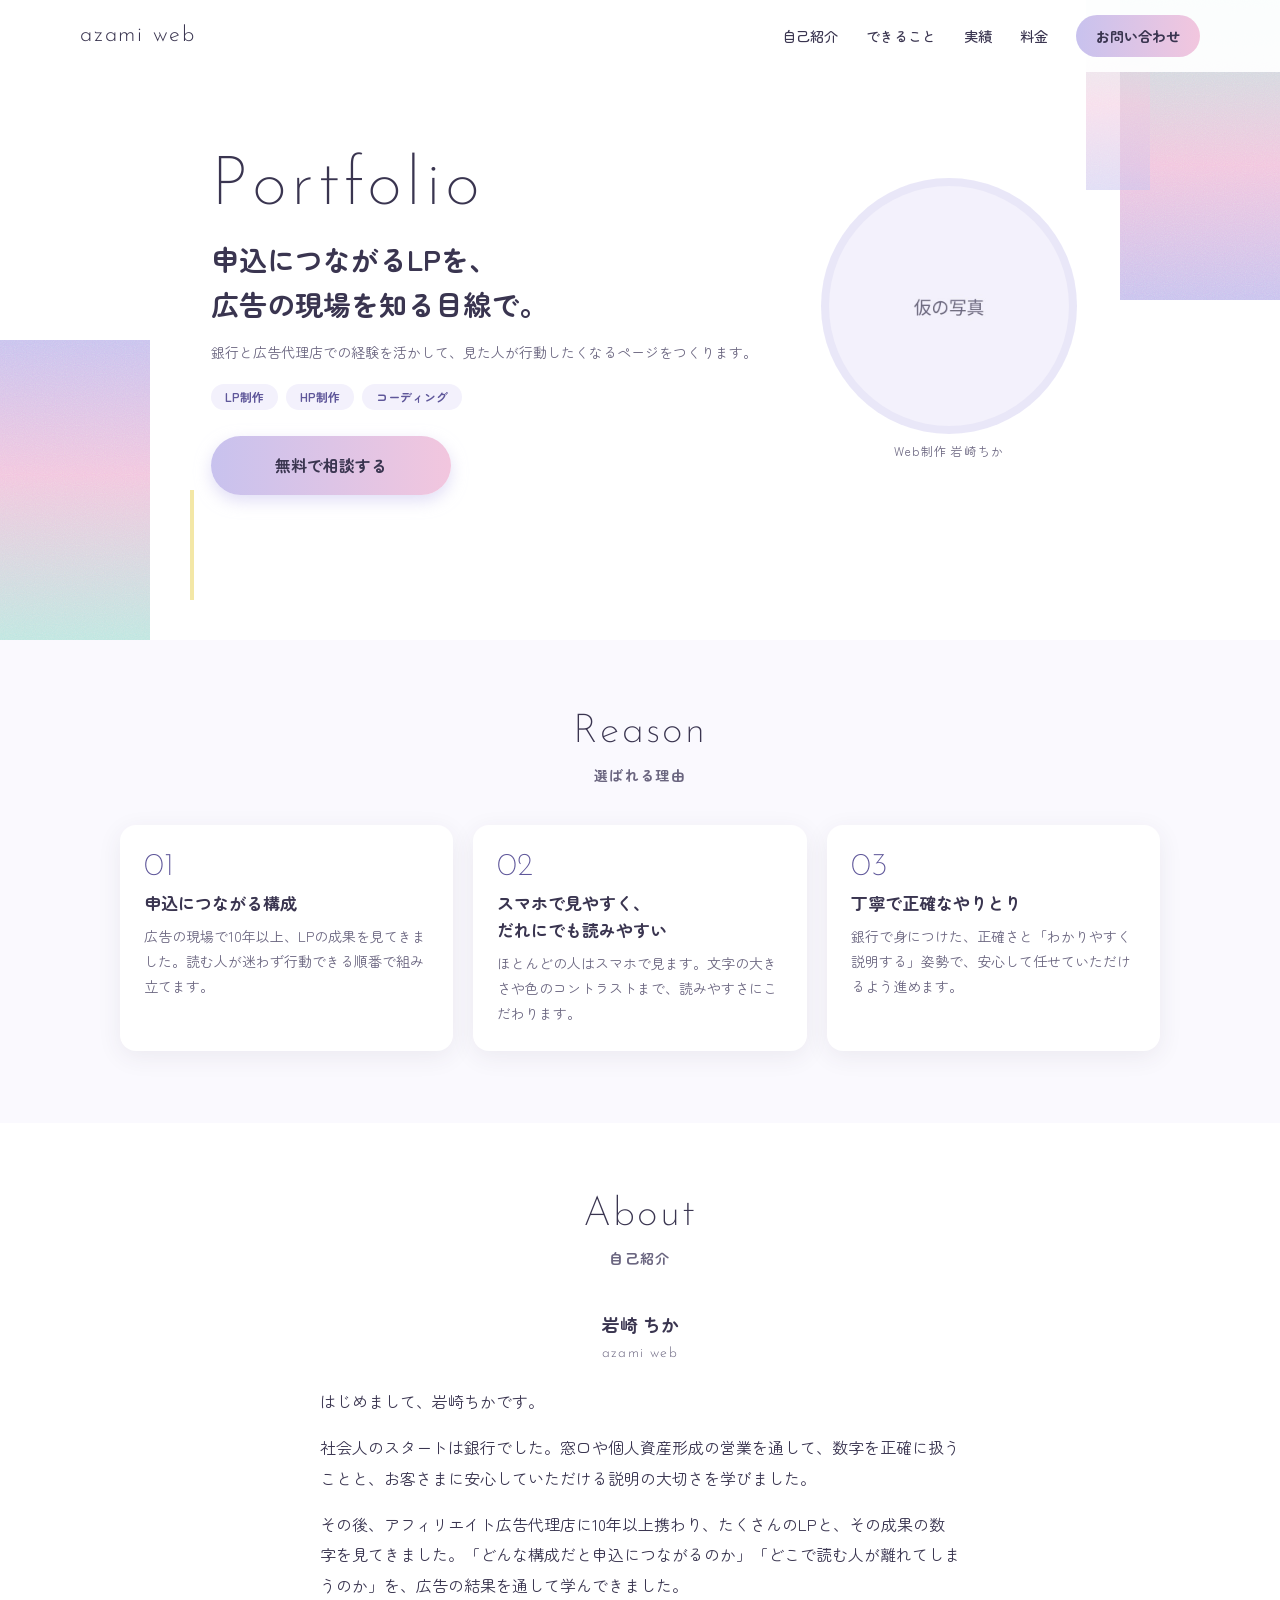
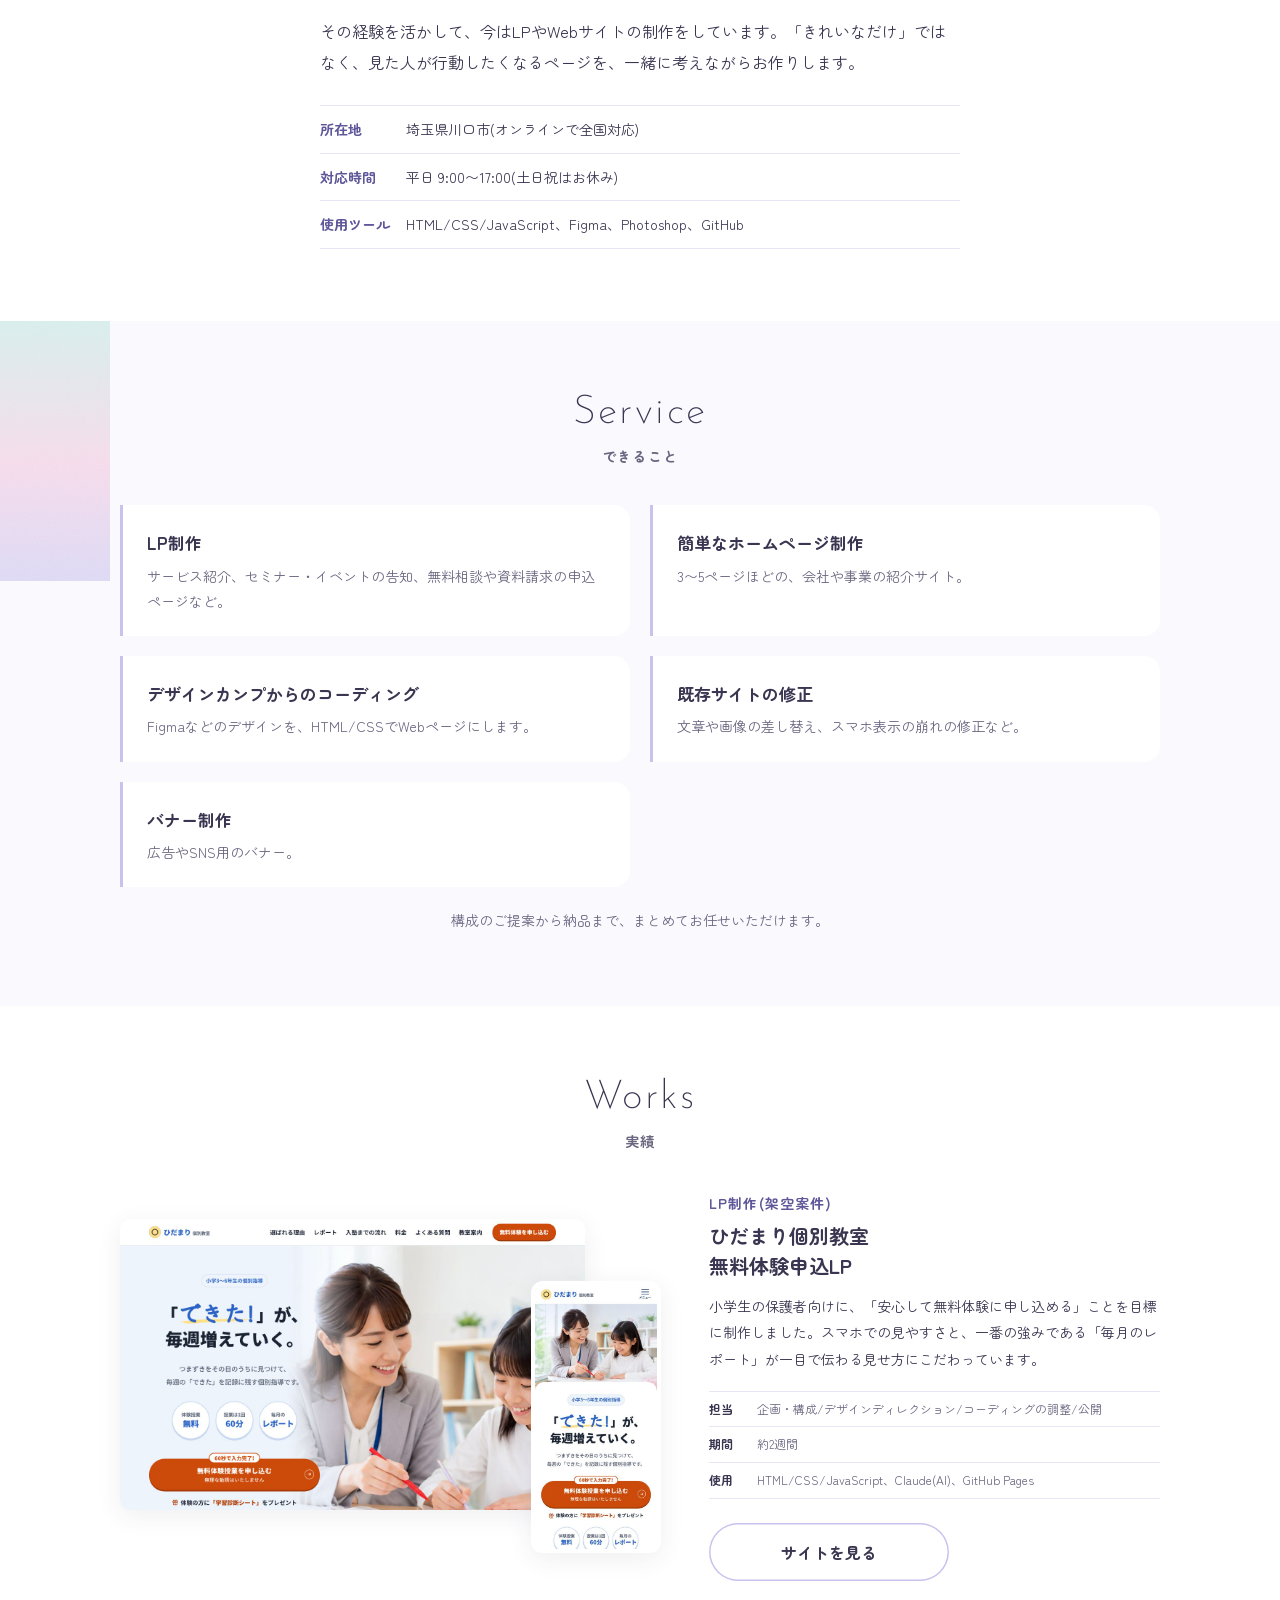
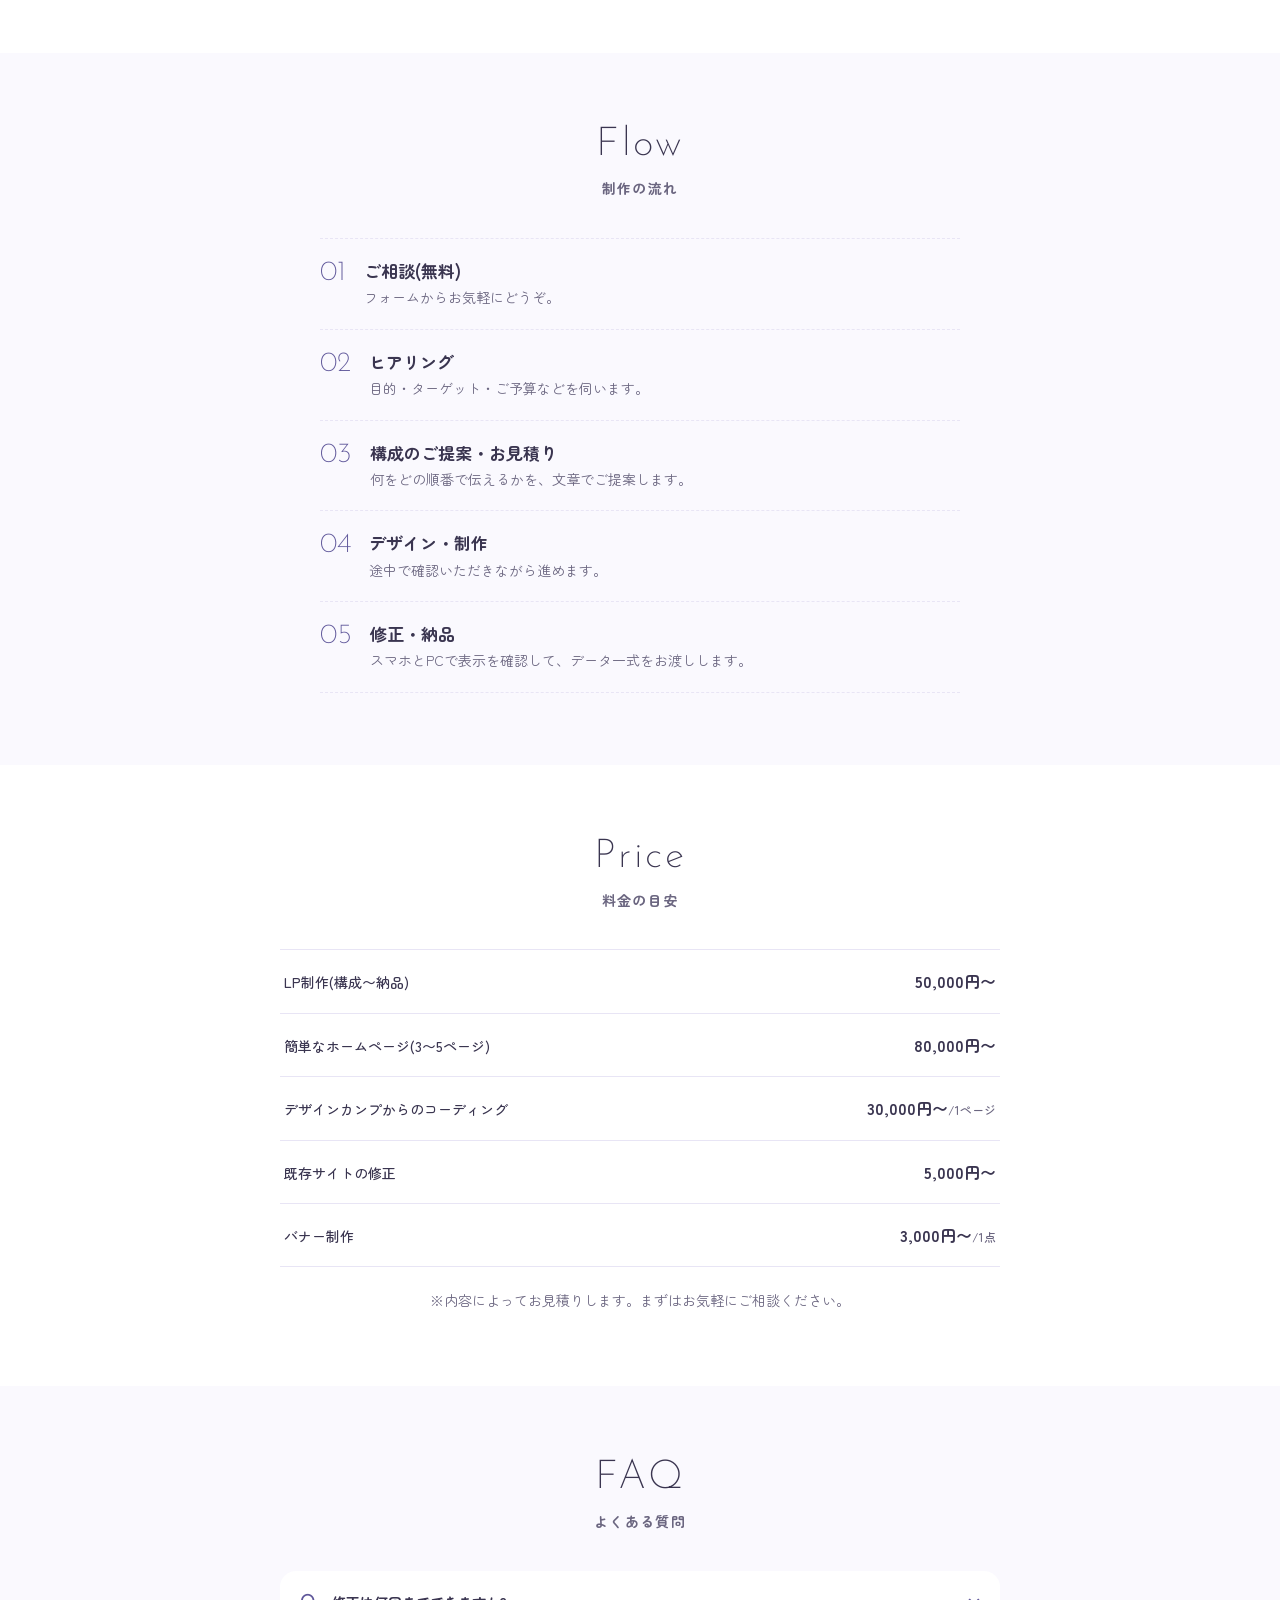
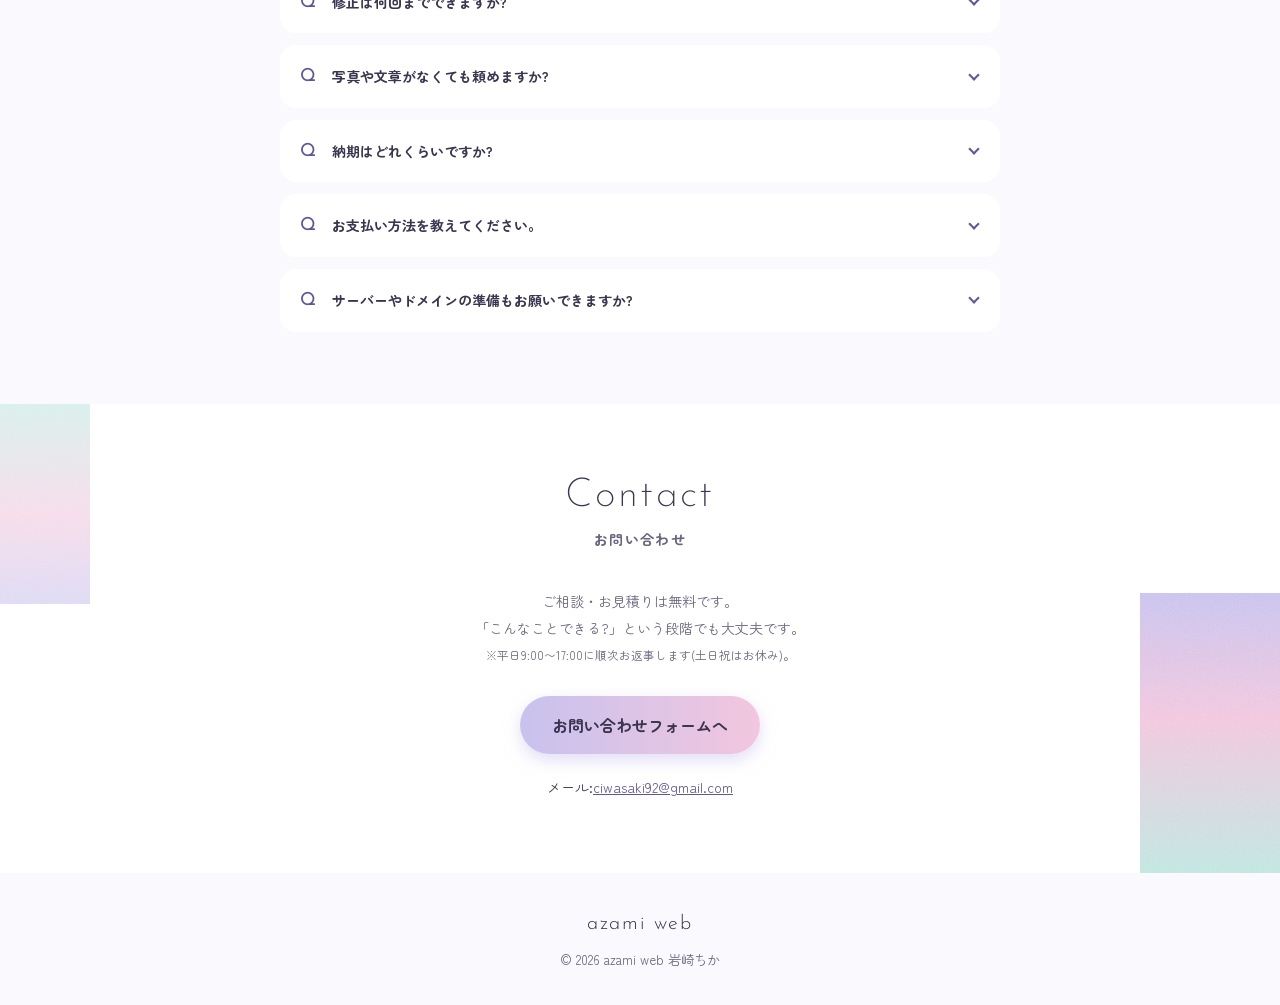
==== index.html @ 0dab304d "Add files via upload" ====
<!doctype html>
<html lang="ja">
<head>
  <meta charset="utf-8">
  <meta name="viewport" content="width=device-width, initial-scale=1">
  <title>azami web|Web制作 岩崎ちか</title>
  <meta name="description" content="申込につながるLPを、広告の現場を知る目線で。LP制作・ホームページ制作・コーディング・サイト修正・バナー制作を承ります。Web制作 岩崎ちか(azami web)のポートフォリオサイトです。">
  <meta name="theme-color" content="#C8C2EE">
  <meta property="og:title" content="azami web|Web制作 岩崎ちか">
  <meta property="og:description" content="申込につながるLPを、広告の現場を知る目線で。">
  <meta property="og:type" content="website">
  <meta property="og:url" content="https://azami-web.jp/">
  <meta property="og:image" content="https://azami-web.jp/images/ogp.jpg">
  <link rel="icon" href="data:image/svg+xml,%3Csvg xmlns='http://www.w3.org/2000/svg' viewBox='0 0 100 100'%3E%3Cdefs%3E%3ClinearGradient id='g' x1='0' y1='0' x2='0' y2='1'%3E%3Cstop offset='0' stop-color='%23BFE6E0'/%3E%3Cstop offset='.55' stop-color='%23F2C6DE'/%3E%3Cstop offset='1' stop-color='%23C8C2EE'/%3E%3C/linearGradient%3E%3C/defs%3E%3Crect x='18' y='10' width='64' height='80' rx='6' fill='url(%23g)'/%3E%3C/svg%3E">
  <link rel="preconnect" href="https://fonts.googleapis.com">
  <link rel="preconnect" href="https://fonts.gstatic.com" crossorigin>
  <link href="https://fonts.googleapis.com/css2?family=Josefin+Sans:wght@200;300;400&family=Zen+Maru+Gothic:wght@400;500;700&display=swap" rel="stylesheet">
  <link rel="stylesheet" href="css/style.css">
  <script>document.documentElement.classList.add('js');</script>
  <script src="js/main.js" defer></script>
</head>
<body>

<a class="skip-link" href="#main">本文へスキップ</a>

<header class="header">
  <div class="header__inner">
    <a class="logo" href="#main">azami web</a>
    <button class="nav-toggle" type="button" aria-expanded="false" aria-controls="global-nav">
      <span class="nav-toggle__bars" aria-hidden="true"><span></span><span></span></span>
      <span class="visually-hidden">メニュー</span>
    </button>
    <nav class="nav" id="global-nav" aria-label="ページ内メニュー">
      <ul class="nav__list">
        <li><a href="#about">自己紹介</a></li>
        <li><a href="#service">できること</a></li>
        <li><a href="#works">実績</a></li>
        <li><a href="#price">料金</a></li>
        <li><a class="nav__contact" href="#contact">お問い合わせ</a></li>
      </ul>
    </nav>
  </div>
</header>

<main id="main">

  <!-- ファーストビュー -->
  <section class="hero" aria-labelledby="hero-title">
    <!-- 飾り:パステルのグラデーションの長方形 -->
    <span class="deco deco--hero-a" aria-hidden="true"></span>
    <span class="deco deco--hero-b" aria-hidden="true"></span>
    <span class="deco deco--hero-c" aria-hidden="true"></span>
    <span class="line line--lemon line--hero" aria-hidden="true"></span>

    <div class="hero__inner">
      <div class="hero__text">
        <p class="hero__en" aria-hidden="true">Portfolio</p>
        <h1 class="hero__title" id="hero-title">申込につながるLPを、<br>広告の現場を知る目線で。</h1>
        <p class="hero__lead">銀行と広告代理店での経験を活かして、<br class="sp-only">見た人が行動したくなるページをつくります。</p>
        <ul class="tags" aria-label="対応している制作">
          <li>LP制作</li>
          <li>HP制作</li>
          <li>コーディング</li>
        </ul>
        <a class="btn" href="#contact">無料で相談する</a>
      </div>
      <figure class="hero__photo">
        <img src="images/profile.jpg" width="600" height="600" alt="岩崎ちかの写真" fetchpriority="high">
        <figcaption>Web制作 岩崎ちか</figcaption>
      </figure>
    </div>
  </section>

  <!-- 選ばれる理由 -->
  <section class="section section--tint" id="reason" aria-labelledby="reason-title">
    <div class="container">
      <p class="section__en" aria-hidden="true">Reason</p>
      <h2 class="section__title" id="reason-title">選ばれる理由</h2>
      <ol class="reasons">
        <li class="reason">
          <span class="reason__num" aria-hidden="true">01</span>
          <h3 class="reason__title">申込につながる構成</h3>
          <p>広告の現場で10年以上、LPの成果を見てきました。読む人が迷わず行動できる順番で組み立てます。</p>
        </li>
        <li class="reason">
          <span class="reason__num" aria-hidden="true">02</span>
          <h3 class="reason__title">スマホで見やすく、<br>だれにでも読みやすい</h3>
          <p>ほとんどの人はスマホで見ます。文字の大きさや色のコントラストまで、読みやすさにこだわります。</p>
        </li>
        <li class="reason">
          <span class="reason__num" aria-hidden="true">03</span>
          <h3 class="reason__title">丁寧で正確なやりとり</h3>
          <p>銀行で身につけた、正確さと「わかりやすく説明する」姿勢で、安心して任せていただけるよう進めます。</p>
        </li>
      </ol>
    </div>
  </section>

  <!-- 自己紹介 -->
  <section class="section" id="about" aria-labelledby="about-title">
    <div class="container">
      <p class="section__en" aria-hidden="true">About</p>
      <h2 class="section__title" id="about-title">自己紹介</h2>
      <div class="about">
        <p class="about__name">岩崎 ちか<small>azami web</small></p>
        <div class="about__text">
          <p>はじめまして、岩崎ちかです。</p>
          <p>社会人のスタートは銀行でした。窓口や個人資産形成の営業を通して、数字を正確に扱うことと、お客さまに安心していただける説明の大切さを学びました。</p>
          <p>その後、アフィリエイト広告代理店に10年以上携わり、たくさんのLPと、その成果の数字を見てきました。「どんな構成だと申込につながるのか」「どこで読む人が離れてしまうのか」を、広告の結果を通して学んできました。</p>
          <p>その経験を活かして、今はLPやWebサイトの制作をしています。「きれいなだけ」ではなく、見た人が行動したくなるページを、一緒に考えながらお作りします。</p>
        </div>
        <dl class="about__info">
          <div><dt>所在地</dt><dd>埼玉県川口市(オンラインで全国対応)</dd></div>
          <div><dt>対応時間</dt><dd>平日 9:00〜17:00(土日祝はお休み)</dd></div>
          <div><dt>使用ツール</dt><dd>HTML/CSS/JavaScript、Figma、Photoshop、GitHub</dd></div>
        </dl>
      </div>
    </div>
  </section>

  <!-- できること -->
  <section class="section section--tint" id="service" aria-labelledby="service-title">
    <span class="deco deco--service" aria-hidden="true"></span>
    <div class="container">
      <p class="section__en" aria-hidden="true">Service</p>
      <h2 class="section__title" id="service-title">できること</h2>
      <ul class="services">
        <li class="service">
          <h3 class="service__title">LP制作</h3>
          <p>サービス紹介、セミナー・イベントの告知、無料相談や資料請求の申込ページなど。</p>
        </li>
        <li class="service">
          <h3 class="service__title">簡単なホームページ制作</h3>
          <p>3〜5ページほどの、会社や事業の紹介サイト。</p>
        </li>
        <li class="service">
          <h3 class="service__title">デザインカンプからのコーディング</h3>
          <p>Figmaなどのデザインを、HTML/CSSでWebページにします。</p>
        </li>
        <li class="service">
          <h3 class="service__title">既存サイトの修正</h3>
          <p>文章や画像の差し替え、スマホ表示の崩れの修正など。</p>
        </li>
        <li class="service">
          <h3 class="service__title">バナー制作</h3>
          <p>広告やSNS用のバナー。</p>
        </li>
      </ul>
      <p class="section__note">構成のご提案から納品まで、まとめてお任せいただけます。</p>
    </div>
  </section>

  <!-- 実績 -->
  <section class="section" id="works" aria-labelledby="works-title">
    <div class="container">
      <p class="section__en" aria-hidden="true">Works</p>
      <h2 class="section__title" id="works-title">実績</h2>
      <article class="work">
        <div class="work__images">
          <img class="work__pc" src="images/work-hidamari-pc.jpg" width="1280" height="800" alt="ひだまり個別教室LPのPC表示" loading="lazy">
          <img class="work__sp" src="images/work-hidamari-sp.jpg" width="390" height="844" alt="ひだまり個別教室LPのスマホ表示" loading="lazy">
        </div>
        <div class="work__body">
          <p class="work__label">LP制作(架空案件)</p>
          <h3 class="work__title">ひだまり個別教室<br>無料体験申込LP</h3>
          <p>小学生の保護者向けに、「安心して無料体験に申し込める」ことを目標に制作しました。スマホでの見やすさと、一番の強みである「毎月のレポート」が一目で伝わる見せ方にこだわっています。</p>
          <dl class="work__meta">
            <div><dt>担当</dt><dd>企画・構成/デザインディレクション/コーディングの調整/公開</dd></div>
            <div><dt>期間</dt><dd>約2週間</dd></div>
            <div><dt>使用</dt><dd>HTML/CSS/JavaScript、Claude(AI)、GitHub Pages</dd></div>
          </dl>
          <a class="btn btn--sub" href="https://ciwasaki92-spec.github.io/hidamari-lp/" target="_blank" rel="noopener">サイトを見る<span class="visually-hidden">(新しいタブで開きます)</span></a>
        </div>
      </article>
    </div>
  </section>

  <!-- 制作の流れ -->
  <section class="section section--tint" id="flow" aria-labelledby="flow-title">
    <div class="container">
      <p class="section__en" aria-hidden="true">Flow</p>
      <h2 class="section__title" id="flow-title">制作の流れ</h2>
      <ol class="flow">
        <li><span class="flow__num" aria-hidden="true">01</span><div><h3>ご相談(無料)</h3><p>フォームからお気軽にどうぞ。</p></div></li>
        <li><span class="flow__num" aria-hidden="true">02</span><div><h3>ヒアリング</h3><p>目的・ターゲット・ご予算などを伺います。</p></div></li>
        <li><span class="flow__num" aria-hidden="true">03</span><div><h3>構成のご提案・お見積り</h3><p>何をどの順番で伝えるかを、文章でご提案します。</p></div></li>
        <li><span class="flow__num" aria-hidden="true">04</span><div><h3>デザイン・制作</h3><p>途中で確認いただきながら進めます。</p></div></li>
        <li><span class="flow__num" aria-hidden="true">05</span><div><h3>修正・納品</h3><p>スマホとPCで表示を確認して、データ一式をお渡しします。</p></div></li>
      </ol>
    </div>
  </section>

  <!-- 料金 -->
  <section class="section" id="price" aria-labelledby="price-title">
    <div class="container container--narrow">
      <p class="section__en" aria-hidden="true">Price</p>
      <h2 class="section__title" id="price-title">料金の目安</h2>
      <table class="price">
        <tbody>
          <tr><th scope="row">LP制作(構成〜納品)</th><td>50,000円〜</td></tr>
          <tr><th scope="row">簡単なホームページ(3〜5ページ)</th><td>80,000円〜</td></tr>
          <tr><th scope="row">デザインカンプからのコーディング</th><td>30,000円〜<small>/1ページ</small></td></tr>
          <tr><th scope="row">既存サイトの修正</th><td>5,000円〜</td></tr>
          <tr><th scope="row">バナー制作</th><td>3,000円〜<small>/1点</small></td></tr>
        </tbody>
      </table>
      <p class="section__note">※内容によってお見積りします。まずはお気軽にご相談ください。</p>
    </div>
  </section>

  <!-- よくある質問 -->
  <section class="section section--tint" id="faq" aria-labelledby="faq-title">
    <div class="container container--narrow">
      <p class="section__en" aria-hidden="true">FAQ</p>
      <h2 class="section__title" id="faq-title">よくある質問</h2>
      <div class="faq">
        <details class="faq__item">
          <summary>修正は何回までできますか?</summary>
          <p>デザインの確認時に、2回まで無料で対応します。それ以上は、内容に応じてお見積りします。</p>
        </details>
        <details class="faq__item">
          <summary>写真や文章がなくても頼めますか?</summary>
          <p>はい。写真は素材サイトの画像を使ってご提案します。文章は、ヒアリングをもとに構成と一緒にご提案します。</p>
        </details>
        <details class="faq__item">
          <summary>納期はどれくらいですか?</summary>
          <p>LP・ホームページともに、約1か月が目安です。お急ぎの場合はご相談ください。</p>
        </details>
        <details class="faq__item">
          <summary>お支払い方法を教えてください。</summary>
          <p>銀行振込です。納品後に請求書をお送りしますので、一括でお支払いください。</p>
        </details>
        <details class="faq__item">
          <summary>サーバーやドメインの準備もお願いできますか?</summary>
          <p>申し訳ありませんが、サーバーとドメインの取得・設定は承っておりません。お客さまご自身でのご契約をお願いしています。完成したデータ(HTML・CSS・画像一式)をお渡しします。</p>
        </details>
      </div>
    </div>
  </section>

  <!-- お問い合わせ -->
  <section class="section contact" id="contact" aria-labelledby="contact-title">
    <span class="deco deco--contact-a" aria-hidden="true"></span>
    <span class="deco deco--contact-b" aria-hidden="true"></span>
    <div class="container container--narrow">
      <p class="section__en" aria-hidden="true">Contact</p>
      <h2 class="section__title" id="contact-title">お問い合わせ</h2>
      <p class="contact__lead">ご相談・お見積りは無料です。<br>「こんなことできる?」という段階でも大丈夫です。<br><small>※平日9:00〜17:00に順次お返事します(土日祝はお休み)。</small></p>
      <a class="btn" href="https://forms.gle/s2EmEuhMdwm3WM8dA" target="_blank" rel="noopener">お問い合わせフォームへ<span class="visually-hidden">(新しいタブで開きます)</span></a>
      <p class="contact__mail">メール:<a href="mailto:ciwasaki92@gmail.com">ciwasaki92@gmail.com</a></p>
    </div>
  </section>

</main>

<footer class="footer">
  <p class="footer__logo">azami web</p>
  <p><small>&copy; 2026 azami web 岩崎ちか</small></p>
</footer>

</body>
</html>
---- css/style.css ----
/* ==========================================================================
   azami web(岩崎ちか ポートフォリオ)
   - スマホを基準に書き、768px以上でPC用に上書き
   - 色・文字サイズは :root の変数から選ぶ
   ========================================================================== */

/* 1. デザイントークン ------------------------------------------------------ */
:root {
  /* 色:白を基本に、パステル3色はグラデーションと飾りだけに使う */
  --color-white: #ffffff;
  --color-mint: #bfe6e0;
  --color-pink: #f2c6de;
  --color-lavender: #c8c2ee;
  --color-lemon: #f3e7a6;
  --color-tint: #faf9fe;      /* うすい背景(セクションの切り替え用) */
  --color-ink: #3a3550;       /* 文字 */
  --color-sub: #6b6680;       /* 補足の文字 */
  --color-accent: #5f579a;    /* リンク・タグの文字(白背景で4.5:1以上) */
  --color-line: #e8e5f5;
  --gradient: linear-gradient(180deg, var(--color-mint), var(--color-pink) 55%, var(--color-lavender));
  --gradient-btn: linear-gradient(90deg, var(--color-lavender), var(--color-pink));

  /* 文字 */
  --font-en: "Josefin Sans", sans-serif;
  --font-base: "Zen Maru Gothic", "Hiragino Maru Gothic ProN", "Yu Gothic", Meiryo, sans-serif;
  --fs-xs: 0.75rem;   /* 12px */
  --fs-sm: 0.875rem;  /* 14px */
  --fs-base: 1rem;    /* 16px */
  --fs-lg: 1.125rem;  /* 18px */
  --fs-h3: 1.0625rem; /* 17px */
  --fs-h2: 1.375rem;  /* 22px */
  --fs-hero: 1.375rem;

  /* 余白など */
  --header-h: 60px;
  --space-section: 72px;
  --gutter: 20px;
  --radius: 16px;
  --shadow: 0 6px 24px rgba(58, 53, 80, 0.08);
}

/* 2. ベース ----------------------------------------------------------------- */
*, *::before, *::after { box-sizing: border-box; }
html {
  scroll-behavior: smooth;
  scroll-padding-top: var(--header-h);
  -webkit-text-size-adjust: 100%;
}
body, h1, h2, h3, p, ul, ol, dl, dd, figure { margin: 0; }
ul, ol { padding: 0; list-style: none; }
body {
  font-family: var(--font-base);
  font-size: var(--fs-base);
  line-height: 1.9;
  color: var(--color-ink);
  background: var(--color-white);
  -webkit-font-smoothing: antialiased;
}
img { display: block; max-width: 100%; height: auto; }
a { color: inherit; }
:focus-visible { outline: 3px solid var(--color-accent); outline-offset: 3px; }
@media (prefers-reduced-motion: reduce) {
  html { scroll-behavior: auto; }
  *, *::before, *::after { transition: none !important; }
}
.visually-hidden {
  position: absolute; width: 1px; height: 1px; margin: -1px; padding: 0;
  overflow: hidden; clip: rect(0 0 0 0); white-space: nowrap; border: 0;
}
.sp-only { display: inline; }
@media (min-width: 768px) { .sp-only { display: none; } }

.skip-link {
  position: fixed; top: 8px; left: 8px; z-index: 200;
  padding: 10px 16px; border-radius: 8px;
  background: var(--color-ink); color: var(--color-white); font-weight: 700; text-decoration: none;
  transform: translateY(-200%);
}
.skip-link:focus { transform: none; }

/* 3. 共通パーツ ------------------------------------------------------------- */
.container { width: min(1040px, 100% - var(--gutter) * 2); margin-inline: auto; }
.container--narrow { width: min(720px, 100% - var(--gutter) * 2); }

.section { position: relative; padding-block: var(--space-section); overflow-x: clip; }
.section--tint { background: var(--color-tint); }
.section__en {
  font-family: var(--font-en);
  font-size: 2.5rem;
  font-weight: 200;
  letter-spacing: 0.06em;
  line-height: 1;
  text-align: center;
}
.section__title {
  margin: 10px 0 36px;
  text-align: center;
  font-size: var(--fs-sm);
  font-weight: 700;
  color: var(--color-sub);
  letter-spacing: 0.1em;
}
.section__note { margin-top: 20px; text-align: center; font-size: var(--fs-sm); color: var(--color-sub); }

/* ボタン:パステルのグラデーション。文字は濃い色で読みやすく */
.btn {
  display: inline-block;
  min-width: 240px;
  padding: 14px 32px;
  border-radius: 999px;
  background: var(--gradient-btn);
  box-shadow: 0 6px 16px rgba(200, 194, 238, 0.55);
  color: var(--color-ink);
  font-weight: 700;
  text-align: center;
  text-decoration: none;
  transition: transform 0.2s, box-shadow 0.2s;
}
.btn:hover { transform: translateY(-2px); box-shadow: 0 10px 22px rgba(200, 194, 238, 0.7); }
.btn--sub {
  background: var(--color-white);
  box-shadow: inset 0 0 0 1.5px var(--color-lavender);
}

.tags { display: flex; flex-wrap: wrap; gap: 8px; }
.tags li {
  padding: 2px 14px;
  border-radius: 999px;
  background: #f3f1fc;
  color: var(--color-accent);
  font-size: var(--fs-xs);
  font-weight: 700;
}

/* 飾り:グラデーション+ざらっとした紙の質感 */
.deco {
  position: absolute;
  z-index: 0;
  background: var(--gradient);
  pointer-events: none;
}
.deco::after {
  content: "";
  position: absolute;
  inset: 0;
  opacity: 0.35;
  mix-blend-mode: overlay;
  background-image: url("data:image/svg+xml,%3Csvg xmlns='http://www.w3.org/2000/svg' width='120' height='120'%3E%3Cfilter id='n'%3E%3CfeTurbulence type='fractalNoise' baseFrequency='.9' numOctaves='2'/%3E%3C/filter%3E%3Crect width='100%25' height='100%25' filter='url(%23n)'/%3E%3C/svg%3E");
}
.line { position: absolute; z-index: 0; width: 4px; pointer-events: none; }
.line--lemon { background: var(--color-lemon); }

/* 4. ヘッダー --------------------------------------------------------------- */
.header {
  position: fixed; inset: 0 0 auto; z-index: 100;
  background: rgba(255, 255, 255, 0.92);
}
.header__inner {
  display: flex; align-items: center; justify-content: space-between;
  width: min(1120px, 100% - var(--gutter) * 2);
  height: var(--header-h);
  margin-inline: auto;
}
.logo {
  font-family: var(--font-en);
  font-size: 1.375rem;
  font-weight: 300;
  letter-spacing: 0.08em;
  text-decoration: none;
}
.nav-toggle {
  display: none;
  width: 44px; height: 44px; margin-right: -8px;
  border: 0; background: none; cursor: pointer;
}
.js .nav-toggle { display: grid; place-items: center; }
.nav-toggle__bars { position: relative; display: block; width: 24px; height: 10px; }
.nav-toggle__bars span {
  position: absolute; left: 0; width: 100%; height: 1.5px; background: var(--color-ink);
  transition: transform 0.25s, top 0.25s;
}
.nav-toggle__bars span:nth-child(1) { top: 0; }
.nav-toggle__bars span:nth-child(2) { top: 8px; }
.nav-toggle[aria-expanded="true"] .nav-toggle__bars span:nth-child(1) { top: 4px; transform: rotate(30deg); }
.nav-toggle[aria-expanded="true"] .nav-toggle__bars span:nth-child(2) { top: 4px; transform: rotate(-30deg); }

/* スマホ:メニューは全画面で開く */
.nav {
  position: fixed; inset: var(--header-h) 0 0;
  padding: 24px var(--gutter);
  background: var(--color-white);
  opacity: 0; visibility: hidden;
  transition: opacity 0.25s, visibility 0.25s;
}
.nav.is-open { opacity: 1; visibility: visible; transition-property: opacity; }
html:not(.js) .nav { display: none; }
.nav__list a {
  display: block; padding: 16px 4px;
  border-bottom: 1px solid var(--color-line);
  font-weight: 700; text-decoration: none;
}
.nav__list .nav__contact {
  margin-top: 24px; border: 0; border-radius: 999px;
  background: var(--gradient-btn); text-align: center;
}
body.is-nav-open { overflow: hidden; }

@media (min-width: 768px) {
  :root { --header-h: 72px; }
  .js .nav-toggle { display: none; }
  .nav, html:not(.js) .nav {
    position: static; display: block; padding: 0; background: none;
    opacity: 1; visibility: visible; transition: none;
  }
  .nav__list { display: flex; align-items: center; gap: 28px; }
  .nav__list a { padding: 8px 0; border: 0; font-size: var(--fs-sm); font-weight: 500; }
  .nav__list a:hover { color: var(--color-accent); }
  .nav__list .nav__contact { margin: 0; padding: 8px 20px; font-weight: 700; }
}

/* 5. ファーストビュー ------------------------------------------------------- */
.hero {
  position: relative;
  padding: calc(var(--header-h) + 24px) var(--gutter) 64px;
  overflow: hidden;
}
.deco--hero-a { top: 0; right: 0; width: 26%; height: 230px; }
.deco--hero-b { top: 0; right: 18%; width: 10%; height: 130px; opacity: 0.55; }
.deco--hero-c { bottom: 0; left: 0; width: 24%; height: 200px; transform: scaleY(-1); }
.line--hero { left: 26%; bottom: 40px; height: 72px; }

.hero__inner { position: relative; z-index: 1; display: flex; flex-direction: column; align-items: center; gap: 24px; }
.hero__text { text-align: center; }
.hero__photo { order: -1; text-align: center; }
.hero__photo img {
  width: 150px; height: 150px;
  border-radius: 50%;
  object-fit: cover;
  background: var(--color-tint);
  box-shadow: 0 0 0 8px rgba(200, 194, 238, 0.4);
}
.hero__photo figcaption { margin-top: 14px; font-size: var(--fs-xs); color: var(--color-sub); letter-spacing: 0.1em; }
.hero__en {
  font-family: var(--font-en);
  font-size: 2.75rem;
  font-weight: 200;
  letter-spacing: 0.06em;
  line-height: 1;
}
.hero__title { margin: 16px 0 12px; font-size: var(--fs-hero); font-weight: 700; line-height: 1.6; }
.hero__lead { font-size: var(--fs-sm); color: var(--color-sub); }
.hero .tags { justify-content: center; margin: 18px 0 26px; }

@media (min-width: 768px) {
  :root { --fs-hero: 1.75rem; }
  .hero { min-height: 640px; display: flex; align-items: center; padding-top: var(--header-h); }
  .deco--hero-a { width: 160px; height: 300px; }
  .deco--hero-b { right: 130px; width: 64px; height: 190px; }
  .deco--hero-c { width: 150px; height: 300px; }
  .line--hero { left: 190px; height: 110px; }
  .hero__inner {
    flex-direction: row; justify-content: center; gap: 72px;
    width: min(1000px, 100%); margin-inline: auto;
  }
  .hero__text { text-align: left; }
  .hero__photo { order: 0; }
  .hero__photo img { width: 240px; height: 240px; }
  .hero__en { font-size: 4.25rem; }
  .hero .tags { justify-content: flex-start; }
}

/* 5-2. 選ばれる理由 --------------------------------------------------------- */
.reasons { display: grid; gap: 16px; }
.reason {
  position: relative; padding: 26px 24px 24px;
  border-radius: var(--radius); background: var(--color-white); box-shadow: var(--shadow);
}
.reason__num {
  display: block; margin-bottom: 6px;
  font-family: var(--font-en); font-size: 2rem; font-weight: 200; line-height: 1;
  color: var(--color-accent);
}
.reason__title { margin-bottom: 8px; font-size: var(--fs-h3); line-height: 1.6; }
.reason p { font-size: var(--fs-sm); color: var(--color-sub); line-height: 1.8; }
@media (min-width: 768px) {
  .reasons { grid-template-columns: repeat(3, 1fr); gap: 20px; }
}

/* 6. 自己紹介 --------------------------------------------------------------- */
.about { max-width: 640px; margin-inline: auto; }
.about__name { margin-bottom: 18px; font-size: var(--fs-lg); font-weight: 700; text-align: center; }
.about__name small {
  display: block; font-family: var(--font-en); font-size: var(--fs-sm);
  font-weight: 300; letter-spacing: 0.1em; color: var(--color-sub);
}
.about__text p + p { margin-top: 1em; }
.about__info { margin-top: 28px; font-size: var(--fs-sm); }
.about__info div { display: flex; gap: 16px; padding: 10px 0; border-top: 1px solid var(--color-line); }
.about__info div:last-child { border-bottom: 1px solid var(--color-line); }
.about__info dt { flex: none; width: 5em; font-weight: 700; color: var(--color-accent); }

/* 7. できること ------------------------------------------------------------- */
.deco--service { top: 0; left: 0; width: 70px; height: 180px; opacity: 0.6; }
.services { position: relative; z-index: 1; display: grid; gap: 14px; }
.service {
  padding: 22px 22px 22px 24px;
  border-left: 3px solid var(--color-lavender);
  border-radius: 0 var(--radius) var(--radius) 0;
  background: var(--color-white);
}
.service__title { margin-bottom: 4px; font-size: var(--fs-h3); }
.service p { font-size: var(--fs-sm); color: var(--color-sub); line-height: 1.8; }
@media (min-width: 768px) {
  .deco--service { width: 110px; height: 260px; }
  .services { grid-template-columns: repeat(2, 1fr); gap: 20px; }
}

/* 8. 実績 ------------------------------------------------------------------- */
.work { display: grid; gap: 28px; }
.work__images { position: relative; padding-right: 14%; padding-bottom: 8%; }
.work__pc { border-radius: 10px; box-shadow: var(--shadow); }
.work__sp {
  position: absolute; right: 0; bottom: 0; width: 24%;
  border-radius: 12px; border: 4px solid var(--color-white); box-shadow: var(--shadow);
}
.work__label { font-size: var(--fs-xs); font-weight: 700; color: var(--color-accent); letter-spacing: 0.08em; }
.work__title { margin: 4px 0 12px; font-size: 1.25rem; line-height: 1.5; }
.work__body > p { font-size: var(--fs-sm); line-height: 1.9; }
.work__meta { margin: 18px 0 24px; font-size: var(--fs-xs); color: var(--color-sub); }
.work__meta div { display: flex; gap: 12px; padding: 6px 0; border-top: 1px solid var(--color-line); }
.work__meta div:last-child { border-bottom: 1px solid var(--color-line); }
.work__meta dt { flex: none; width: 3em; font-weight: 700; color: var(--color-ink); }
@media (min-width: 768px) {
  .work { grid-template-columns: 1.2fr 1fr; gap: 48px; align-items: center; }
}

/* 9. 制作の流れ(順番がある内容なので番号を付ける) --------------------------- */
.flow { display: grid; gap: 0; max-width: 640px; margin-inline: auto; }
.flow li { display: flex; gap: 18px; padding: 18px 0; border-bottom: 1px dashed var(--color-line); }
.flow li:first-child { border-top: 1px dashed var(--color-line); }
.flow__num {
  flex: none;
  font-family: var(--font-en);
  font-size: 1.75rem;
  font-weight: 200;
  line-height: 1.2;
  color: var(--color-accent);
}
.flow h3 { font-size: var(--fs-h3); line-height: 1.6; }
.flow p { font-size: var(--fs-sm); color: var(--color-sub); }

/* 10. 料金 ------------------------------------------------------------------ */
.price { width: 100%; border-collapse: collapse; }
.price th, .price td { padding: 16px 4px; border-bottom: 1px solid var(--color-line); vertical-align: baseline; }
.price tr:first-child th, .price tr:first-child td { border-top: 1px solid var(--color-line); }
.price th { font-size: var(--fs-sm); font-weight: 500; text-align: left; }
.price td { font-weight: 700; text-align: right; white-space: nowrap; }
.price td small { font-size: var(--fs-xs); font-weight: 500; color: var(--color-sub); }

/* 10-2. よくある質問 -------------------------------------------------------- */
.faq { display: grid; gap: 12px; }
.faq__item { border-radius: var(--radius); background: var(--color-white); }
.faq__item summary {
  position: relative; display: block; padding: 18px 48px 18px 52px;
  font-size: var(--fs-sm); font-weight: 700; cursor: pointer; list-style: none;
}
.faq__item summary::-webkit-details-marker { display: none; }
.faq__item summary::before,
.faq__item p::before {
  position: absolute; left: 20px; font-family: var(--font-en); font-size: 1.125rem; font-weight: 400; line-height: 1.5;
}
.faq__item summary::before { content: "Q"; top: 18px; color: var(--color-accent); }
.faq__item summary::after {
  content: ""; position: absolute; right: 22px; top: 50%;
  width: 8px; height: 8px; margin-top: -6px;
  border-right: 2px solid var(--color-accent); border-bottom: 2px solid var(--color-accent);
  transform: rotate(45deg); transition: transform 0.2s;
}
.faq__item[open] summary::after { margin-top: -2px; transform: rotate(-135deg); }
.faq__item summary:focus-visible { outline: 2px solid var(--color-accent); outline-offset: 2px; border-radius: var(--radius); }
.faq__item p {
  position: relative; margin: 0 20px; padding: 14px 8px 18px 32px;
  border-top: 1px dashed var(--color-line); font-size: var(--fs-sm); color: var(--color-sub); line-height: 1.8;
}
.faq__item p::before { content: "A"; left: 2px; top: 13px; color: var(--color-sub); }
@media (prefers-reduced-motion: reduce) { .faq__item summary::after { transition: none; } }

/* 11. お問い合わせ ---------------------------------------------------------- */
.contact { text-align: center; overflow: hidden; }
.contact .container { position: relative; z-index: 1; }
.deco--contact-a { right: 0; bottom: 0; width: 90px; height: 200px; transform: scaleY(-1); }
.deco--contact-b { left: 0; top: 0; width: 60px; height: 140px; opacity: 0.6; }
.contact__lead { margin-bottom: 28px; font-size: var(--fs-sm); color: var(--color-sub); }
.contact__mail { margin-top: 20px; font-size: var(--fs-sm); }
.contact__mail a { color: var(--color-accent); }
@media (min-width: 768px) {
  .deco--contact-a { width: 140px; height: 280px; }
  .deco--contact-b { width: 90px; height: 200px; }
}

/* 12. フッター -------------------------------------------------------------- */
.footer { padding: 32px var(--gutter); background: var(--color-tint); text-align: center; color: var(--color-sub); }
.footer__logo { font-family: var(--font-en); font-size: 1.25rem; font-weight: 300; letter-spacing: 0.08em; color: var(--color-ink); }
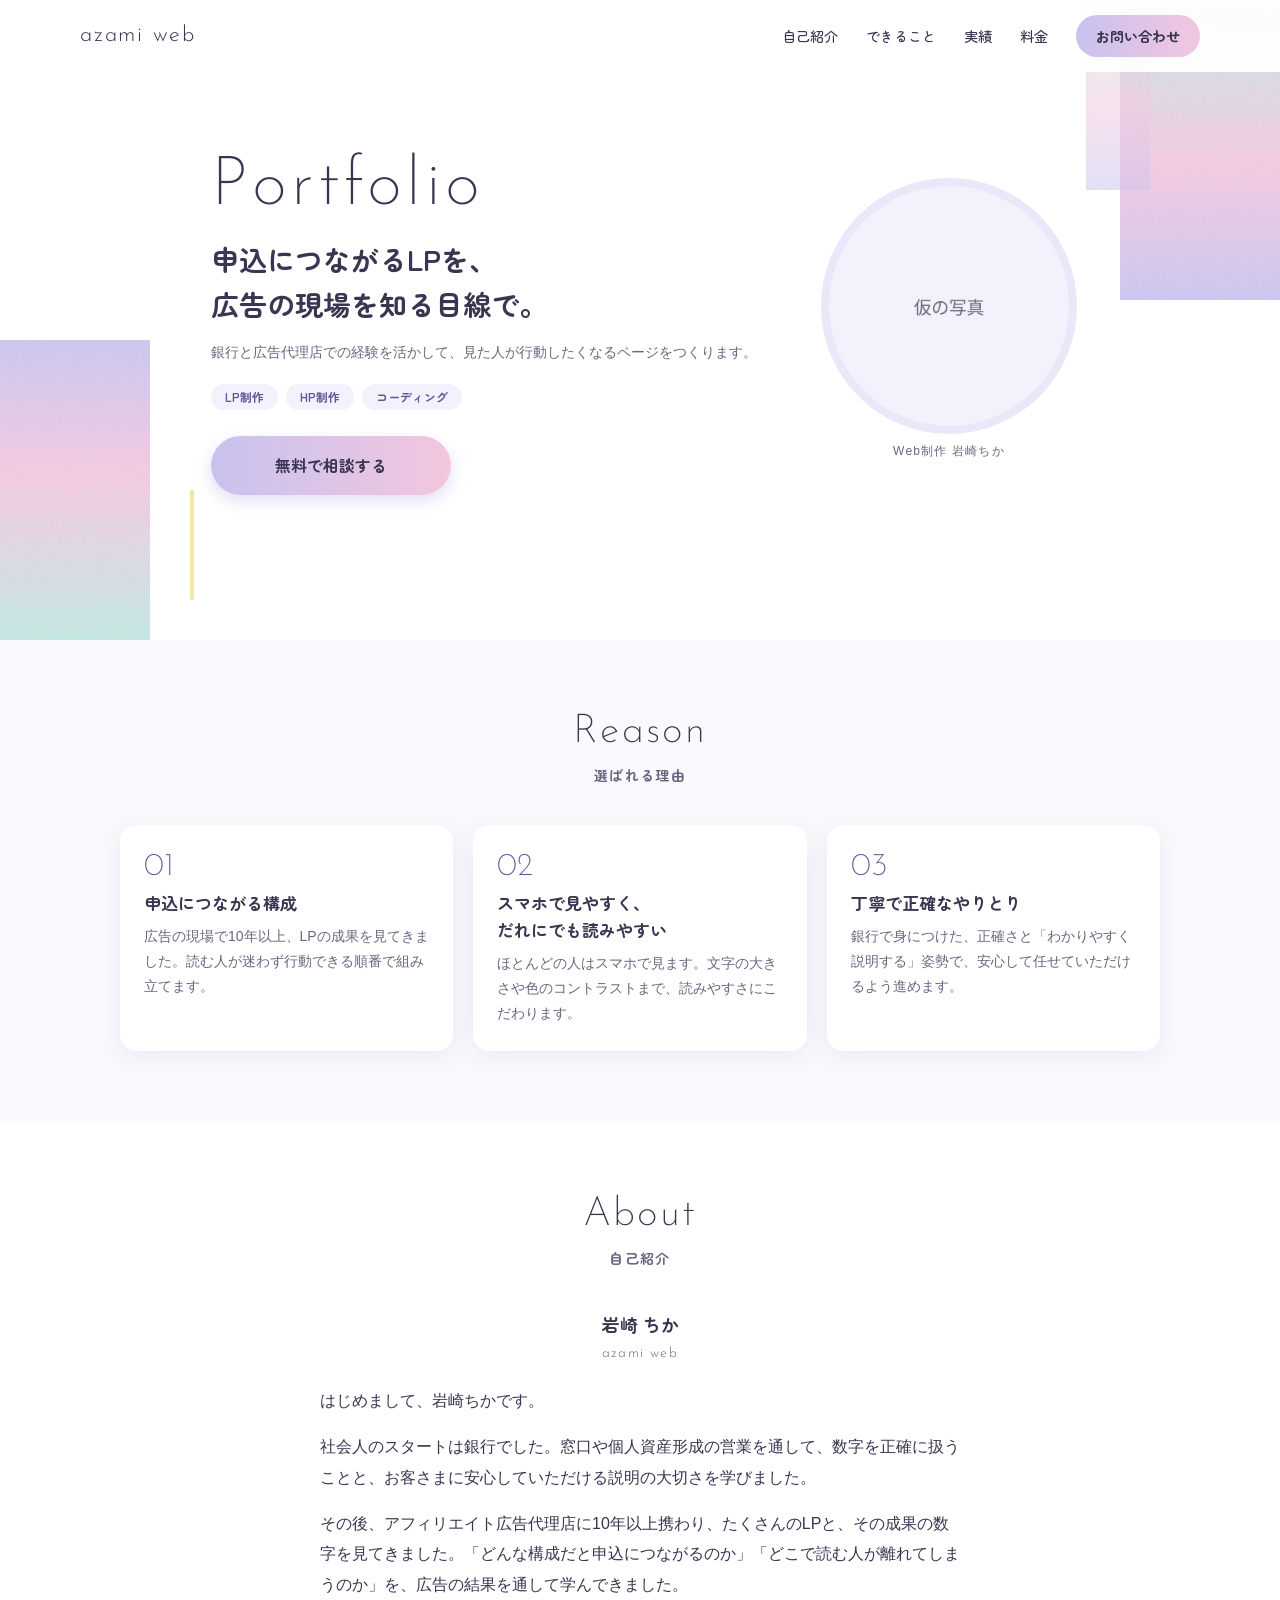
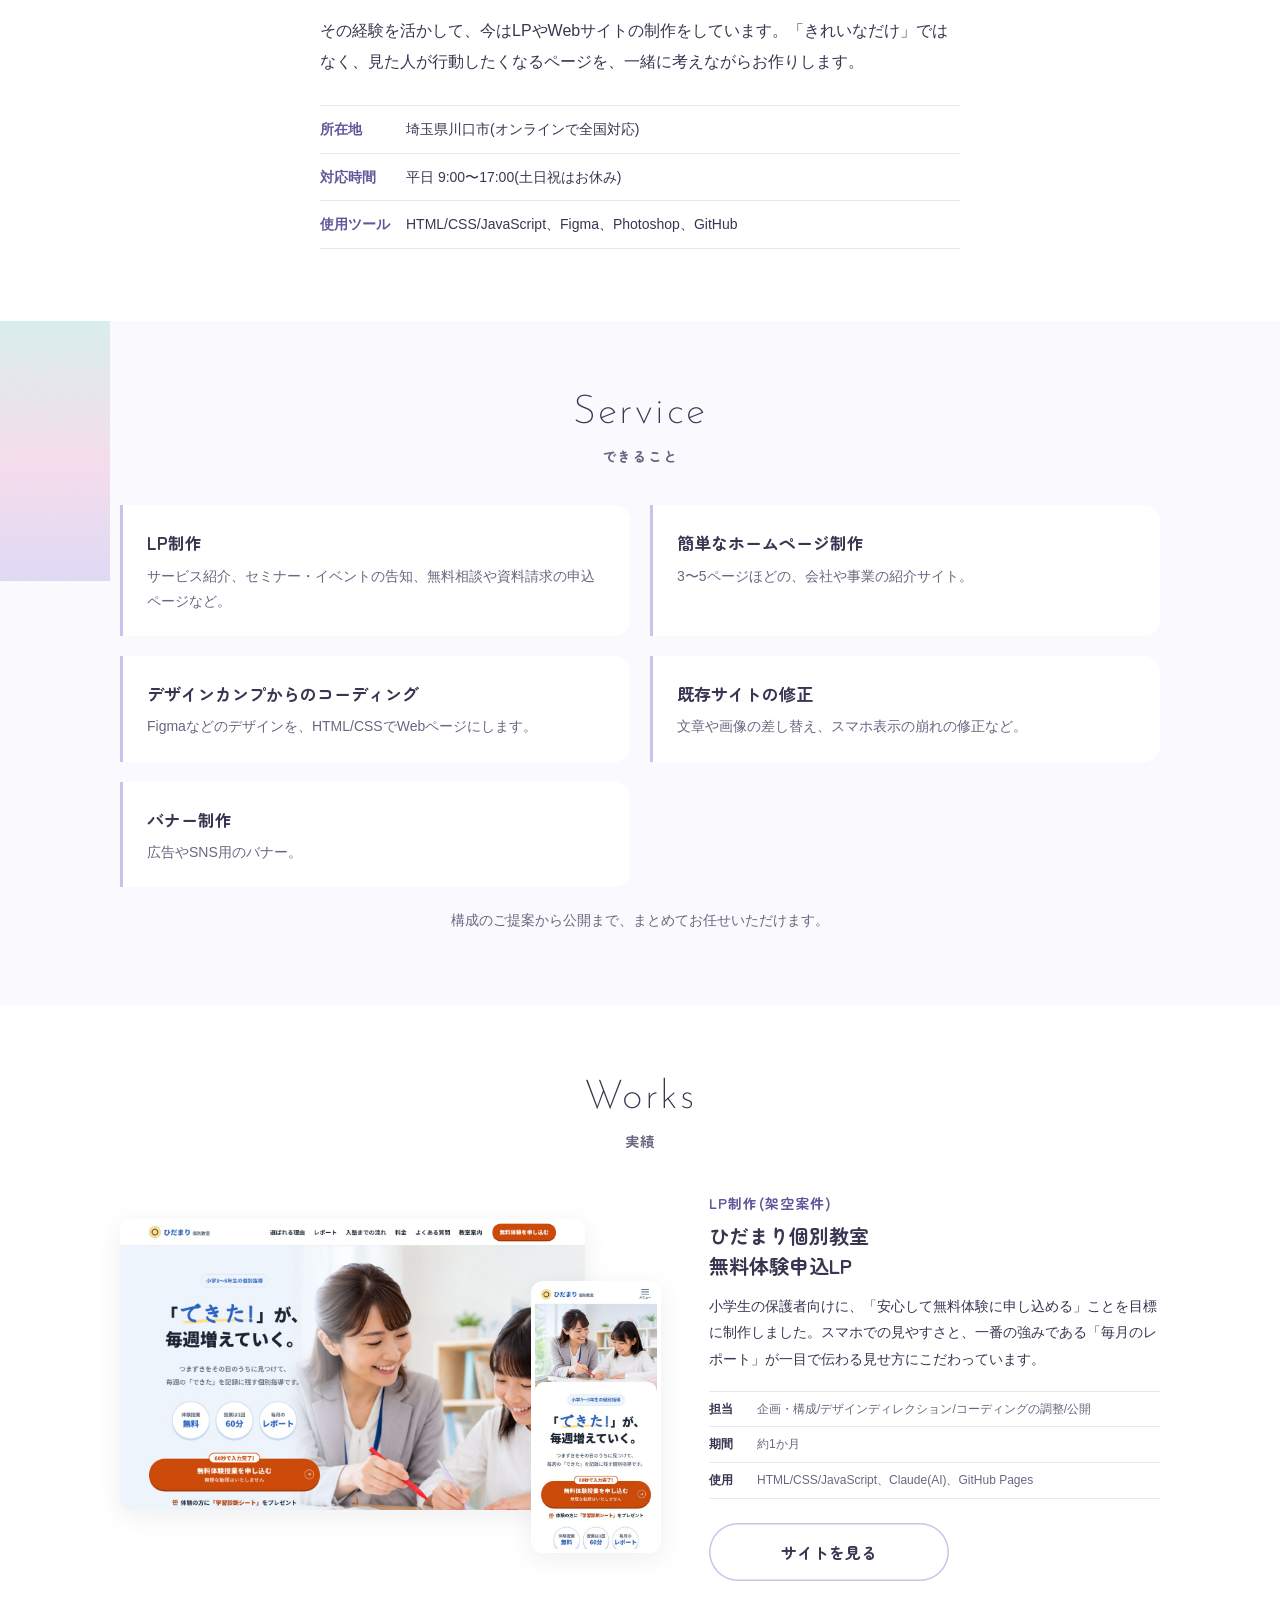
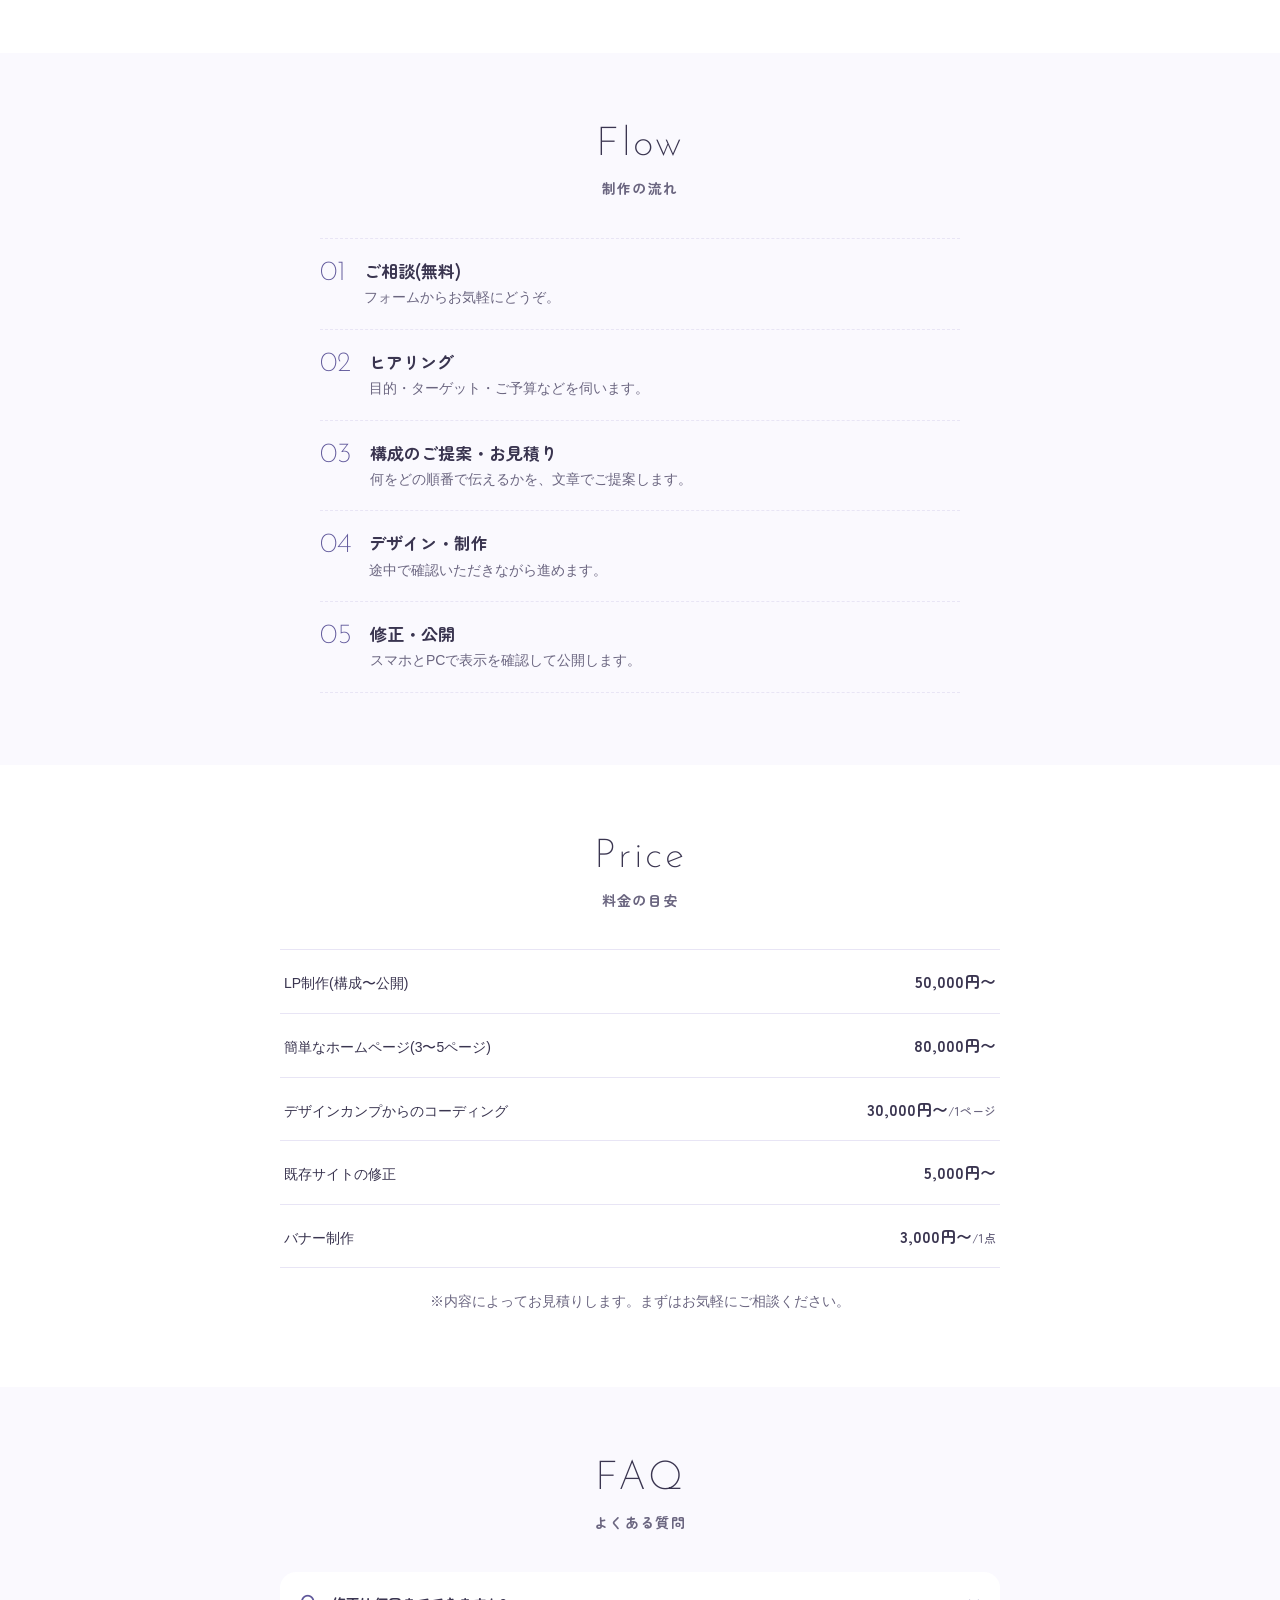
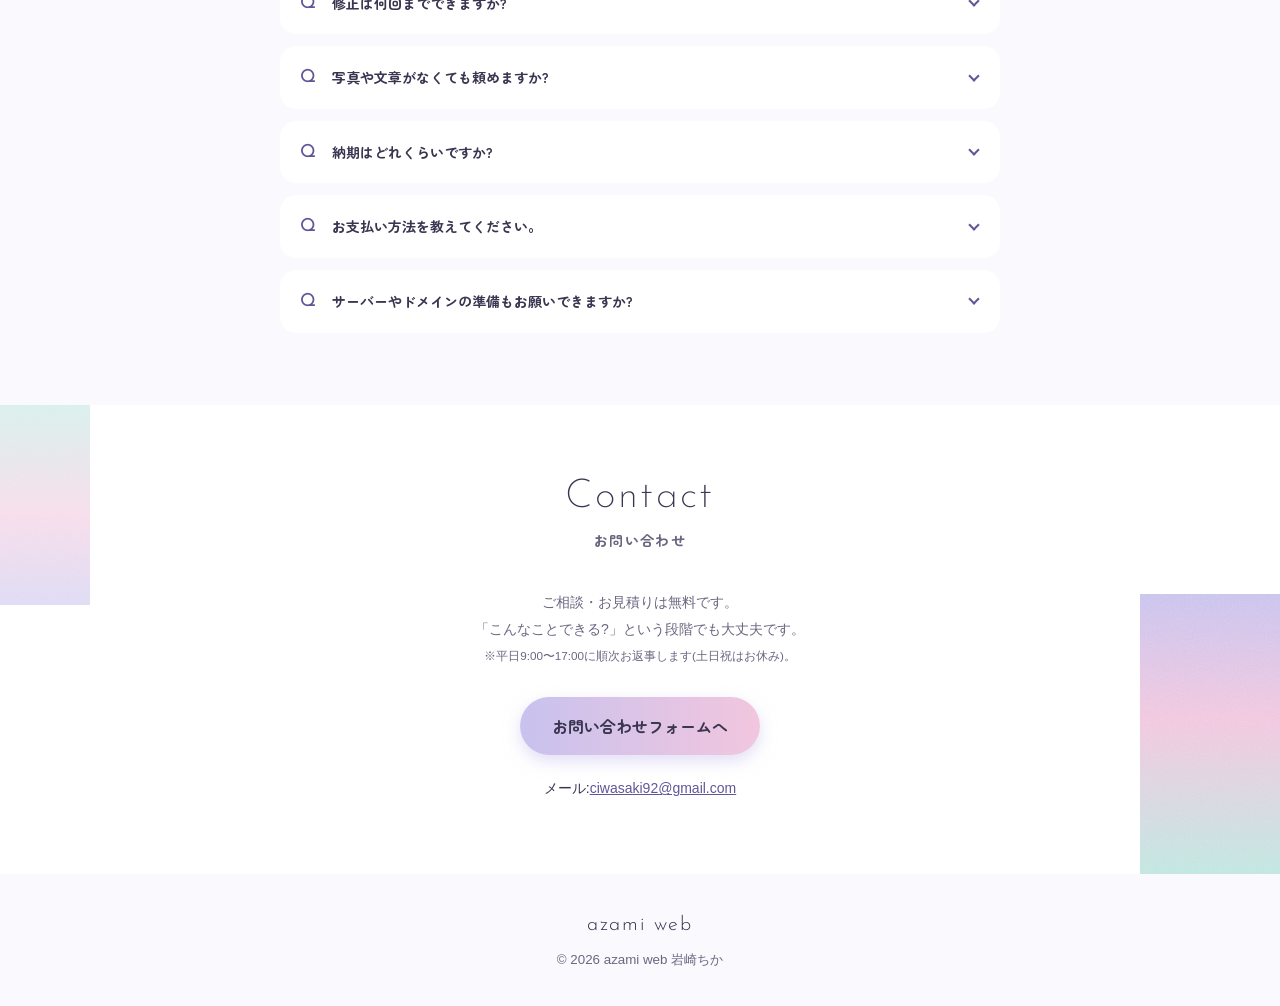
==== commit d864eff4: "fonnto" ====
--- a/index.html
+++ b/index.html
@@ -146,7 +146,7 @@
           <p>広告やSNS用のバナー。</p>
         </li>
       </ul>
-      <p class="section__note">構成のご提案から納品まで、まとめてお任せいただけます。</p>
+      <p class="section__note">構成のご提案から公開まで、まとめてお任せいただけます。</p>
     </div>
   </section>
 
@@ -166,7 +166,7 @@
           <p>小学生の保護者向けに、「安心して無料体験に申し込める」ことを目標に制作しました。スマホでの見やすさと、一番の強みである「毎月のレポート」が一目で伝わる見せ方にこだわっています。</p>
           <dl class="work__meta">
             <div><dt>担当</dt><dd>企画・構成/デザインディレクション/コーディングの調整/公開</dd></div>
-            <div><dt>期間</dt><dd>約2週間</dd></div>
+            <div><dt>期間</dt><dd>約1か月</dd></div>
             <div><dt>使用</dt><dd>HTML/CSS/JavaScript、Claude(AI)、GitHub Pages</dd></div>
           </dl>
           <a class="btn btn--sub" href="https://ciwasaki92-spec.github.io/hidamari-lp/" target="_blank" rel="noopener">サイトを見る<span class="visually-hidden">(新しいタブで開きます)</span></a>
@@ -185,7 +185,7 @@
         <li><span class="flow__num" aria-hidden="true">02</span><div><h3>ヒアリング</h3><p>目的・ターゲット・ご予算などを伺います。</p></div></li>
         <li><span class="flow__num" aria-hidden="true">03</span><div><h3>構成のご提案・お見積り</h3><p>何をどの順番で伝えるかを、文章でご提案します。</p></div></li>
         <li><span class="flow__num" aria-hidden="true">04</span><div><h3>デザイン・制作</h3><p>途中で確認いただきながら進めます。</p></div></li>
-        <li><span class="flow__num" aria-hidden="true">05</span><div><h3>修正・納品</h3><p>スマホとPCで表示を確認して、データ一式をお渡しします。</p></div></li>
+        <li><span class="flow__num" aria-hidden="true">05</span><div><h3>修正・公開</h3><p>スマホとPCで表示を確認して公開します。</p></div></li>
       </ol>
     </div>
   </section>
@@ -197,7 +197,7 @@
       <h2 class="section__title" id="price-title">料金の目安</h2>
       <table class="price">
         <tbody>
-          <tr><th scope="row">LP制作(構成〜納品)</th><td>50,000円〜</td></tr>
+          <tr><th scope="row">LP制作(構成〜公開)</th><td>50,000円〜</td></tr>
           <tr><th scope="row">簡単なホームページ(3〜5ページ)</th><td>80,000円〜</td></tr>
           <tr><th scope="row">デザインカンプからのコーディング</th><td>30,000円〜<small>/1ページ</small></td></tr>
           <tr><th scope="row">既存サイトの修正</th><td>5,000円〜</td></tr>
@@ -228,11 +228,11 @@
         </details>
         <details class="faq__item">
           <summary>お支払い方法を教えてください。</summary>
-          <p>銀行振込です。納品後に請求書をお送りしますので、一括でお支払いください。</p>
+          <p>銀行振込です。公開後に請求書をお送りしますので、一括でお支払いください。</p>
         </details>
         <details class="faq__item">
           <summary>サーバーやドメインの準備もお願いできますか?</summary>
-          <p>申し訳ありませんが、サーバーとドメインの取得・設定は承っておりません。お客さまご自身でのご契約をお願いしています。完成したデータ(HTML・CSS・画像一式)をお渡しします。</p>
+          <p>サーバーとドメインは、お客さまご自身でのご契約をお願いしています(取得・設定の代行は承っておりません)。ご契約いただいたサーバーへのアップロード(公開作業)は、こちらで行います。</p>
         </details>
       </div>
     </div>
--- a/css/style.css
+++ b/css/style.css
@@ -22,7 +22,8 @@
 
   /* 文字 */
   --font-en: "Josefin Sans", sans-serif;
-  --font-base: "Zen Maru Gothic", "Hiragino Maru Gothic ProN", "Yu Gothic", Meiryo, sans-serif;
+  --font-heading: "Zen Maru Gothic", "Hiragino Maru Gothic ProN", Meiryo, sans-serif; /* 見出し・ボタンなど短い文字 */
+  --font-base: Meiryo, "メイリオ", "Hiragino Sans", "Hiragino Kaku Gothic ProN", sans-serif; /* 本文(長い文章) */
   --fs-xs: 0.75rem;   /* 12px */
   --fs-sm: 0.875rem;  /* 14px */
   --fs-base: 1rem;    /* 16px */
@@ -58,6 +59,10 @@
 }
 img { display: block; max-width: 100%; height: auto; }
 a { color: inherit; }
+/* 見出しや短いラベルは丸ゴシック、長い文章はメイリオ */
+h1, h2, h3, .about__name, .btn, .tags li, .nav__list a, .work__label, .faq__item summary, .price td {
+  font-family: var(--font-heading);
+}
 :focus-visible { outline: 3px solid var(--color-accent); outline-offset: 3px; }
 @media (prefers-reduced-motion: reduce) {
   html { scroll-behavior: auto; }
@@ -226,8 +231,9 @@
 }
 .deco--hero-a { top: 0; right: 0; width: 26%; height: 230px; }
 .deco--hero-b { top: 0; right: 18%; width: 10%; height: 130px; opacity: 0.55; }
-.deco--hero-c { bottom: 0; left: 0; width: 24%; height: 200px; transform: scaleY(-1); }
-.line--hero { left: 26%; bottom: 40px; height: 72px; }
+/* スマホ:文章に重ならないよう、左下の飾りは小さめにしてボタンより下に置く */
+.deco--hero-c { bottom: 0; left: 0; width: 16%; height: 96px; transform: scaleY(-1); }
+.line--hero { left: calc(16% + 10px); bottom: 20px; height: 36px; }
 
 .hero__inner { position: relative; z-index: 1; display: flex; flex-direction: column; align-items: center; gap: 24px; }
 .hero__text { text-align: center; }
@@ -257,7 +263,7 @@
   .deco--hero-a { width: 160px; height: 300px; }
   .deco--hero-b { right: 130px; width: 64px; height: 190px; }
   .deco--hero-c { width: 150px; height: 300px; }
-  .line--hero { left: 190px; height: 110px; }
+  .line--hero { left: 190px; bottom: 40px; height: 110px; }
   .hero__inner {
     flex-direction: row; justify-content: center; gap: 72px;
     width: min(1000px, 100%); margin-inline: auto;
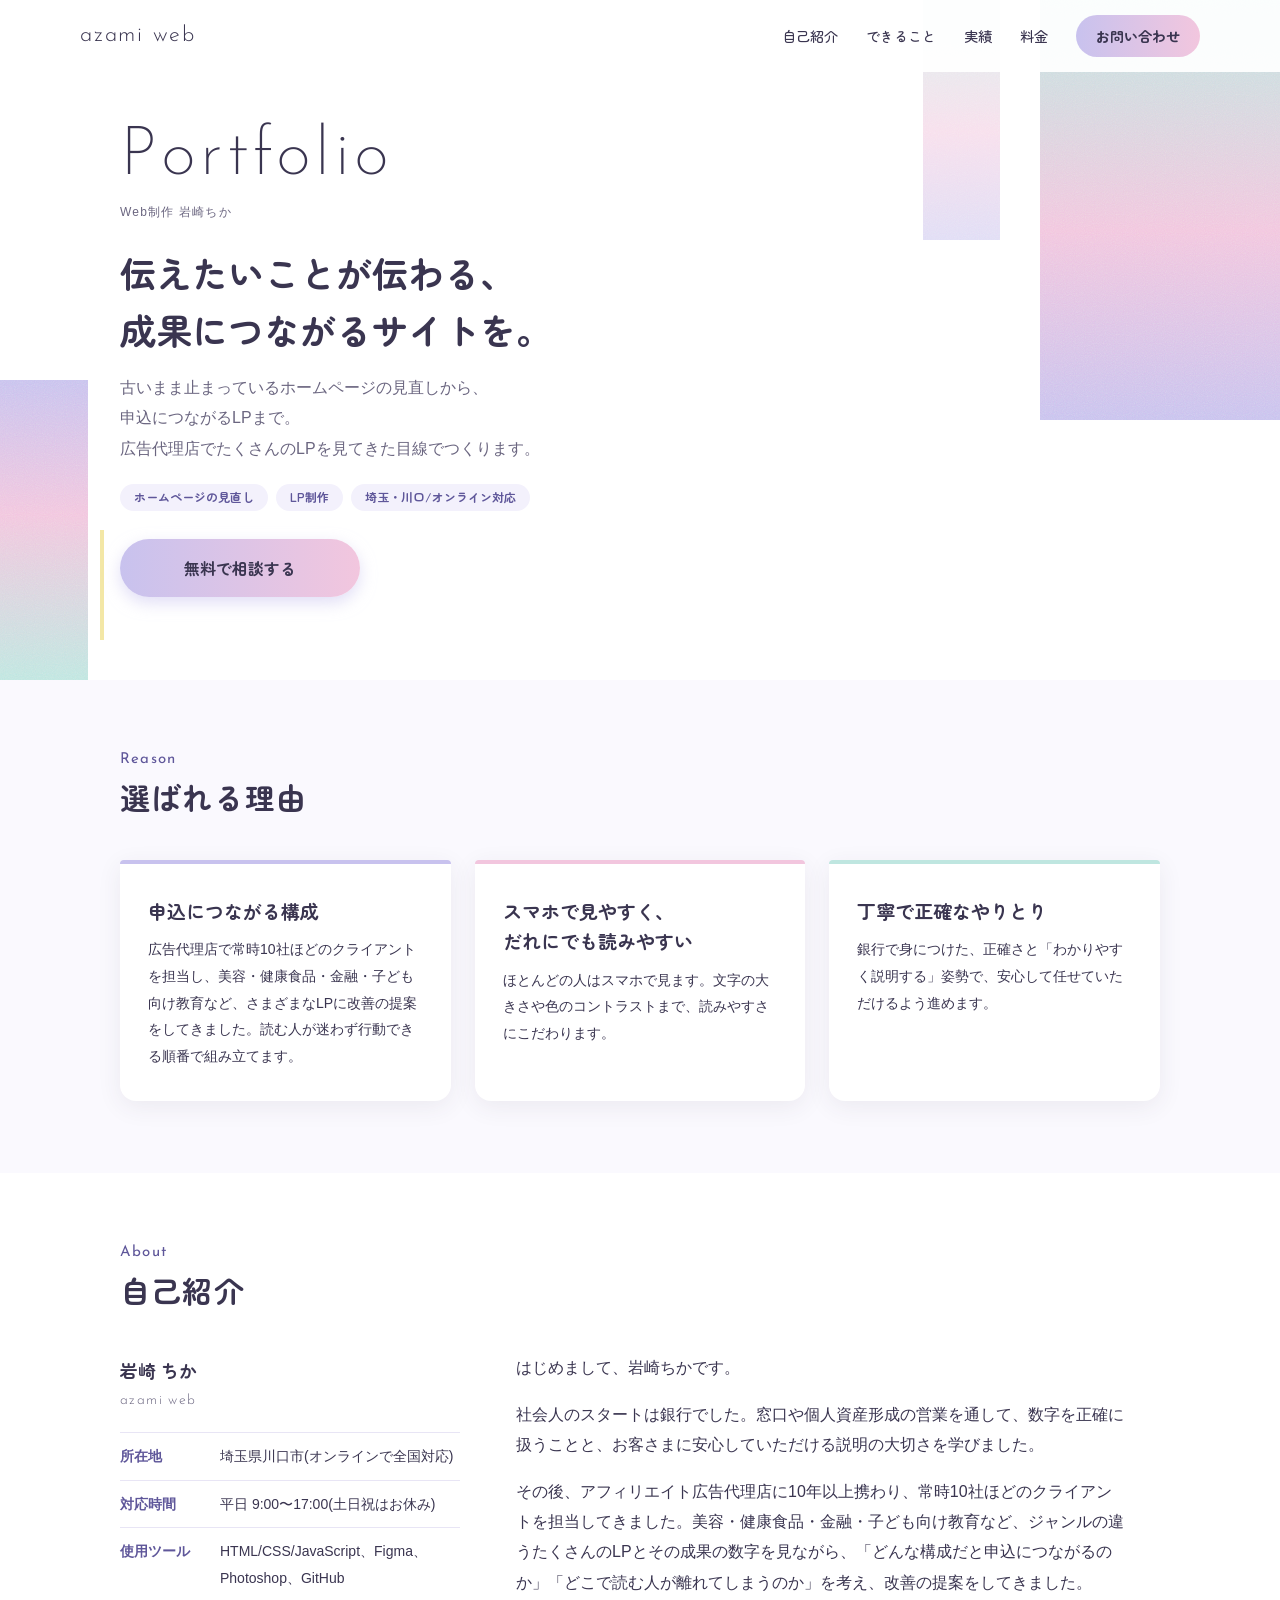
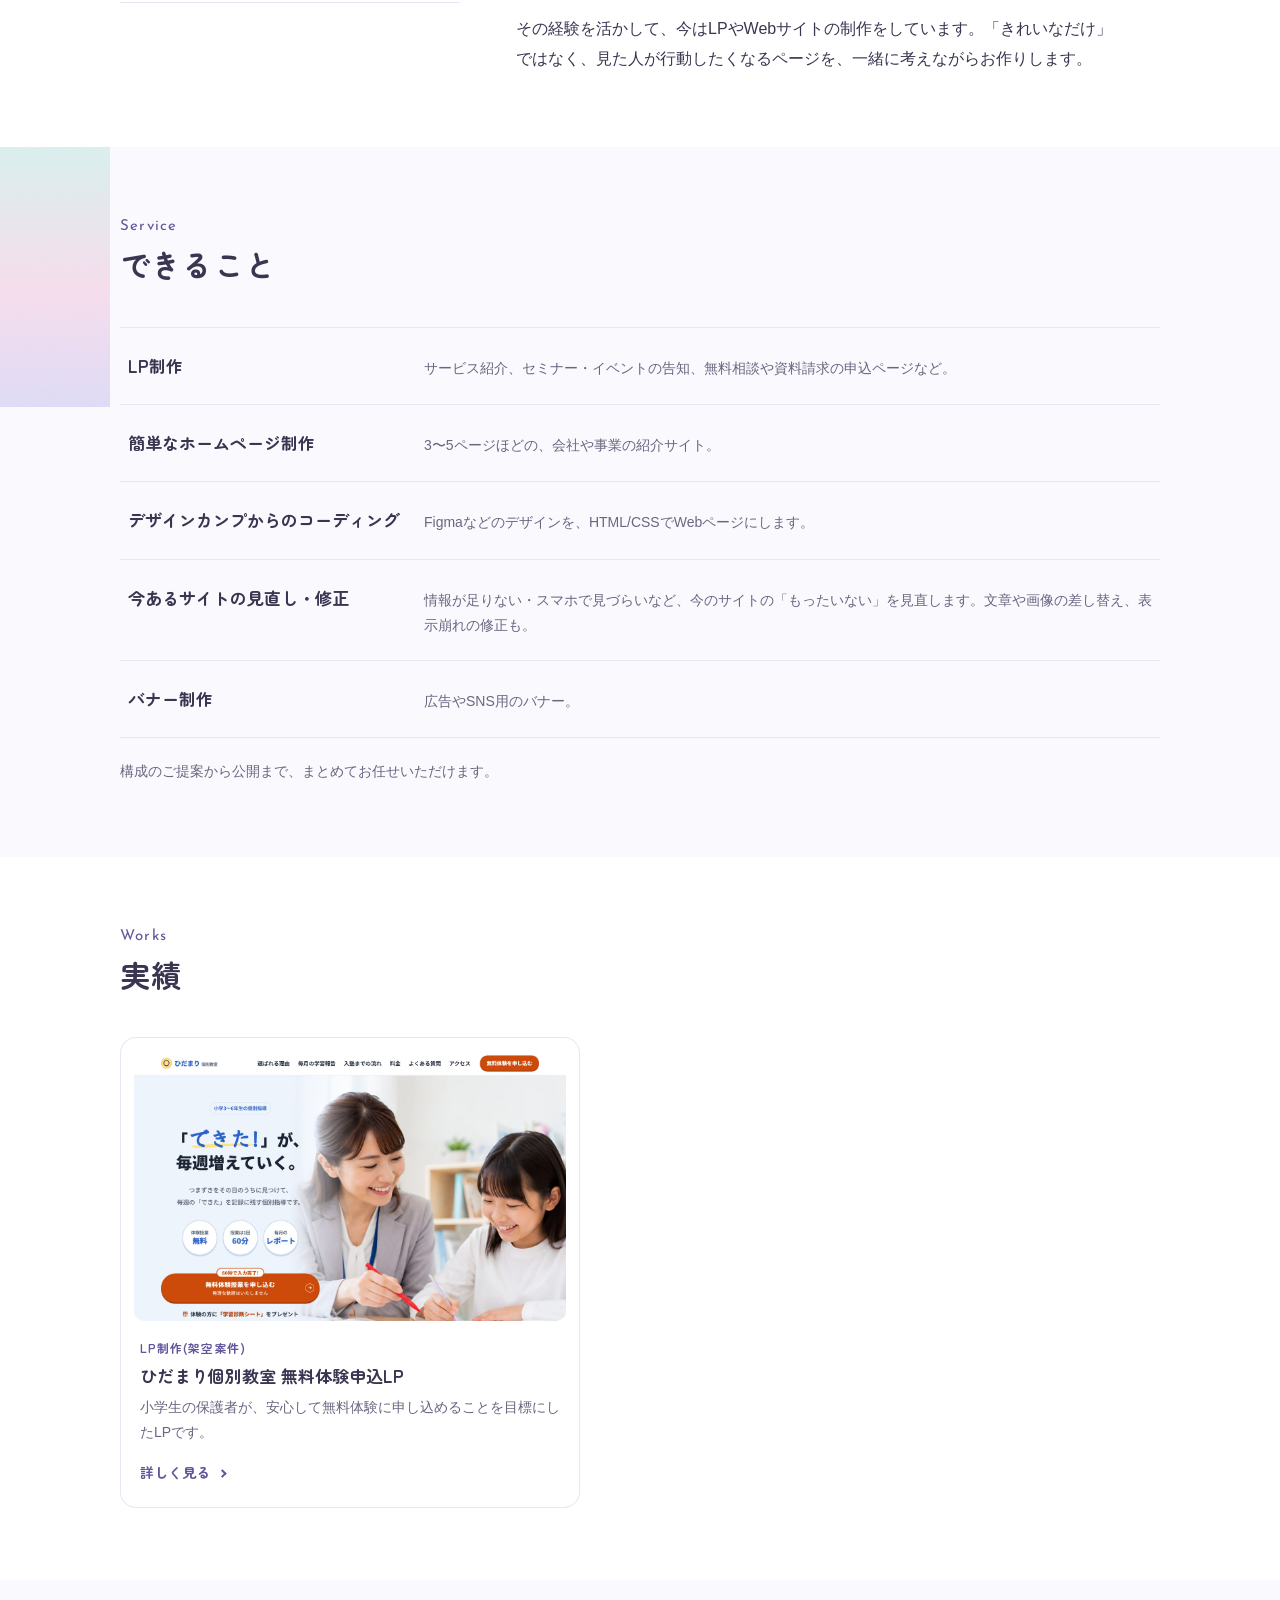
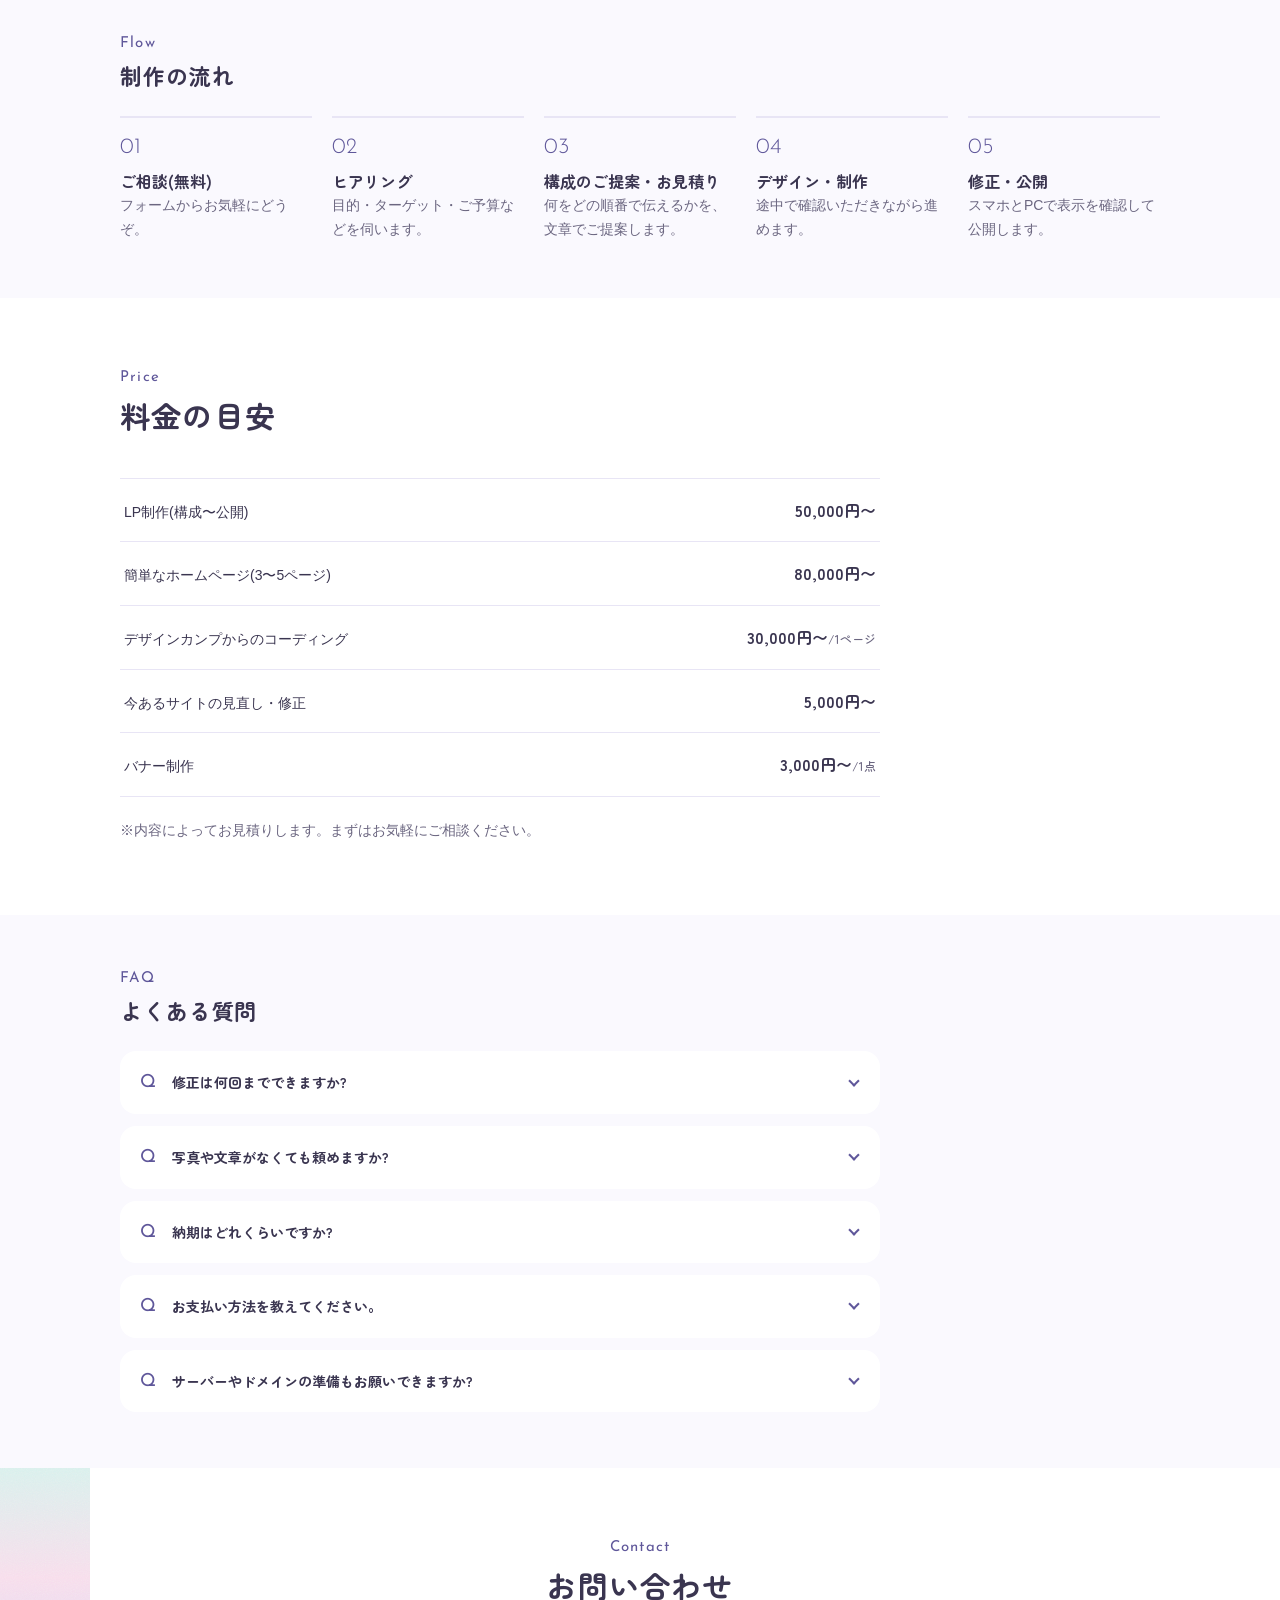
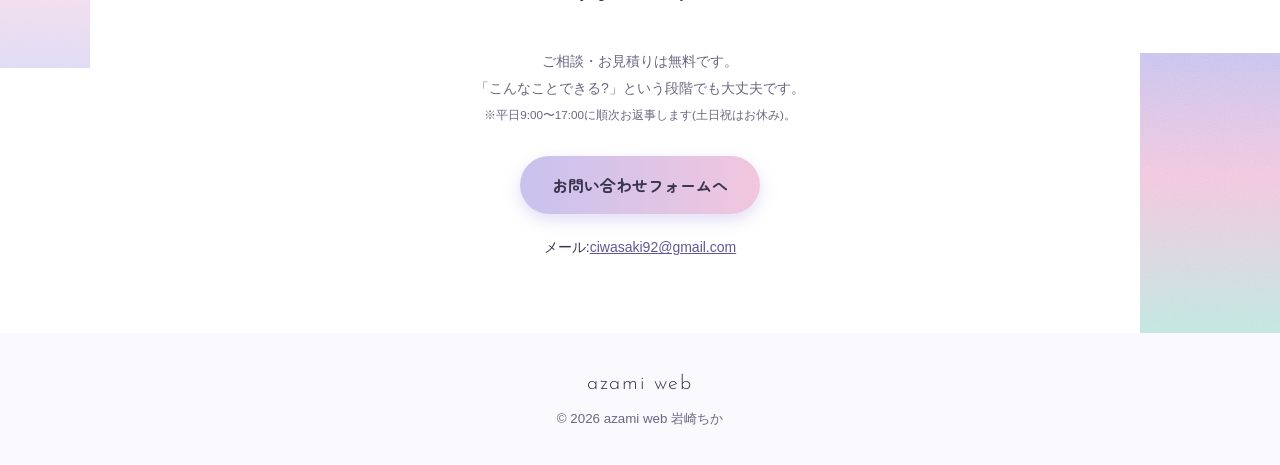
==== commit 7221e029: "ひだまりLPの修正反映" ====
--- a/index.html
+++ b/index.html
@@ -4,13 +4,14 @@
   <meta charset="utf-8">
   <meta name="viewport" content="width=device-width, initial-scale=1">
   <title>azami web|Web制作 岩崎ちか</title>
-  <meta name="description" content="申込につながるLPを、広告の現場を知る目線で。LP制作・ホームページ制作・コーディング・サイト修正・バナー制作を承ります。Web制作 岩崎ちか(azami web)のポートフォリオサイトです。">
+  <meta name="description" content="伝えたいことが伝わる、成果につながるサイトを。埼玉県川口市を拠点に、ホームページの見直し・LP制作・コーディング・バナー制作を承ります。Web制作 岩崎ちか(azami web)のポートフォリオサイトです。">
   <meta name="theme-color" content="#C8C2EE">
   <meta property="og:title" content="azami web|Web制作 岩崎ちか">
-  <meta property="og:description" content="申込につながるLPを、広告の現場を知る目線で。">
+  <meta property="og:description" content="伝えたいことが伝わる、成果につながるサイトを。">
   <meta property="og:type" content="website">
   <meta property="og:url" content="https://azami-web.jp/">
   <meta property="og:image" content="https://azami-web.jp/images/ogp.jpg">
+  <meta name="twitter:card" content="summary_large_image">
   <link rel="icon" href="data:image/svg+xml,%3Csvg xmlns='http://www.w3.org/2000/svg' viewBox='0 0 100 100'%3E%3Cdefs%3E%3ClinearGradient id='g' x1='0' y1='0' x2='0' y2='1'%3E%3Cstop offset='0' stop-color='%23BFE6E0'/%3E%3Cstop offset='.55' stop-color='%23F2C6DE'/%3E%3Cstop offset='1' stop-color='%23C8C2EE'/%3E%3C/linearGradient%3E%3C/defs%3E%3Crect x='18' y='10' width='64' height='80' rx='6' fill='url(%23g)'/%3E%3C/svg%3E">
   <link rel="preconnect" href="https://fonts.googleapis.com">
   <link rel="preconnect" href="https://fonts.gstatic.com" crossorigin>
@@ -55,19 +56,16 @@
     <div class="hero__inner">
       <div class="hero__text">
         <p class="hero__en" aria-hidden="true">Portfolio</p>
-        <h1 class="hero__title" id="hero-title">申込につながるLPを、<br>広告の現場を知る目線で。</h1>
-        <p class="hero__lead">銀行と広告代理店での経験を活かして、<br class="sp-only">見た人が行動したくなるページをつくります。</p>
+        <p class="hero__name">Web制作 岩崎ちか</p>
+        <h1 class="hero__title" id="hero-title">伝えたいことが伝わる、<br>成果につながるサイトを。</h1>
+        <p class="hero__lead">古いまま止まっているホームページの見直しから、<br>申込につながるLPまで。<br>広告代理店でたくさんのLPを<br class="sp-only">見てきた目線でつくります。</p>
         <ul class="tags" aria-label="対応している制作">
+          <li>ホームページの見直し</li>
           <li>LP制作</li>
-          <li>HP制作</li>
-          <li>コーディング</li>
+          <li>埼玉・川口/オンライン対応</li>
         </ul>
         <a class="btn" href="#contact">無料で相談する</a>
       </div>
-      <figure class="hero__photo">
-        <img src="images/profile.jpg" width="600" height="600" alt="岩崎ちかの写真" fetchpriority="high">
-        <figcaption>Web制作 岩崎ちか</figcaption>
-      </figure>
     </div>
   </section>
 
@@ -76,23 +74,20 @@
     <div class="container">
       <p class="section__en" aria-hidden="true">Reason</p>
       <h2 class="section__title" id="reason-title">選ばれる理由</h2>
-      <ol class="reasons">
+      <ul class="reasons">
         <li class="reason">
-          <span class="reason__num" aria-hidden="true">01</span>
           <h3 class="reason__title">申込につながる構成</h3>
-          <p>広告の現場で10年以上、LPの成果を見てきました。読む人が迷わず行動できる順番で組み立てます。</p>
+          <p>広告代理店で常時10社ほどのクライアントを担当し、美容・健康食品・金融・子ども向け教育など、さまざまなLPに改善の提案をしてきました。読む人が迷わず行動できる順番で組み立てます。</p>
         </li>
         <li class="reason">
-          <span class="reason__num" aria-hidden="true">02</span>
           <h3 class="reason__title">スマホで見やすく、<br>だれにでも読みやすい</h3>
           <p>ほとんどの人はスマホで見ます。文字の大きさや色のコントラストまで、読みやすさにこだわります。</p>
         </li>
         <li class="reason">
-          <span class="reason__num" aria-hidden="true">03</span>
           <h3 class="reason__title">丁寧で正確なやりとり</h3>
           <p>銀行で身につけた、正確さと「わかりやすく説明する」姿勢で、安心して任せていただけるよう進めます。</p>
         </li>
-      </ol>
+      </ul>
     </div>
   </section>
 
@@ -102,18 +97,22 @@
       <p class="section__en" aria-hidden="true">About</p>
       <h2 class="section__title" id="about-title">自己紹介</h2>
       <div class="about">
-        <p class="about__name">岩崎 ちか<small>azami web</small></p>
+        <div class="about__profile">
+          <!-- ▼ 顔写真ができたら: images/profile.jpg を差し替えて、下の行のコメント記号(前後の矢印)を消す -->
+          <!-- <img class="about__photo" src="images/profile.jpg" width="600" height="600" alt="岩崎ちかの写真" loading="lazy"> -->
+          <p class="about__name">岩崎 ちか<small>azami web</small></p>
+          <dl class="about__info">
+            <div><dt>所在地</dt><dd>埼玉県川口市(オンラインで全国対応)</dd></div>
+            <div><dt>対応時間</dt><dd>平日 9:00〜17:00(土日祝はお休み)</dd></div>
+            <div><dt>使用ツール</dt><dd>HTML/CSS/JavaScript、Figma、Photoshop、GitHub</dd></div>
+          </dl>
+        </div>
         <div class="about__text">
           <p>はじめまして、岩崎ちかです。</p>
           <p>社会人のスタートは銀行でした。窓口や個人資産形成の営業を通して、数字を正確に扱うことと、お客さまに安心していただける説明の大切さを学びました。</p>
-          <p>その後、アフィリエイト広告代理店に10年以上携わり、たくさんのLPと、その成果の数字を見てきました。「どんな構成だと申込につながるのか」「どこで読む人が離れてしまうのか」を、広告の結果を通して学んできました。</p>
+          <p>その後、アフィリエイト広告代理店に10年以上携わり、常時10社ほどのクライアントを担当してきました。美容・健康食品・金融・子ども向け教育など、ジャンルの違うたくさんのLPとその成果の数字を見ながら、「どんな構成だと申込につながるのか」「どこで読む人が離れてしまうのか」を考え、改善の提案をしてきました。</p>
           <p>その経験を活かして、今はLPやWebサイトの制作をしています。「きれいなだけ」ではなく、見た人が行動したくなるページを、一緒に考えながらお作りします。</p>
         </div>
-        <dl class="about__info">
-          <div><dt>所在地</dt><dd>埼玉県川口市(オンラインで全国対応)</dd></div>
-          <div><dt>対応時間</dt><dd>平日 9:00〜17:00(土日祝はお休み)</dd></div>
-          <div><dt>使用ツール</dt><dd>HTML/CSS/JavaScript、Figma、Photoshop、GitHub</dd></div>
-        </dl>
       </div>
     </div>
   </section>
@@ -138,8 +137,8 @@
           <p>Figmaなどのデザインを、HTML/CSSでWebページにします。</p>
         </li>
         <li class="service">
-          <h3 class="service__title">既存サイトの修正</h3>
-          <p>文章や画像の差し替え、スマホ表示の崩れの修正など。</p>
+          <h3 class="service__title">今あるサイトの見直し・修正</h3>
+          <p>情報が足りない・スマホで見づらいなど、今のサイトの「もったいない」を見直します。文章や画像の差し替え、表示崩れの修正も。</p>
         </li>
         <li class="service">
           <h3 class="service__title">バナー制作</h3>
@@ -155,28 +154,23 @@
     <div class="container">
       <p class="section__en" aria-hidden="true">Works</p>
       <h2 class="section__title" id="works-title">実績</h2>
-      <article class="work">
-        <div class="work__images">
-          <img class="work__pc" src="images/work-hidamari-pc.jpg" width="1280" height="800" alt="ひだまり個別教室LPのPC表示" loading="lazy">
-          <img class="work__sp" src="images/work-hidamari-sp.jpg" width="390" height="844" alt="ひだまり個別教室LPのスマホ表示" loading="lazy">
-        </div>
-        <div class="work__body">
-          <p class="work__label">LP制作(架空案件)</p>
-          <h3 class="work__title">ひだまり個別教室<br>無料体験申込LP</h3>
-          <p>小学生の保護者向けに、「安心して無料体験に申し込める」ことを目標に制作しました。スマホでの見やすさと、一番の強みである「毎月のレポート」が一目で伝わる見せ方にこだわっています。</p>
-          <dl class="work__meta">
-            <div><dt>担当</dt><dd>企画・構成/デザインディレクション/コーディングの調整/公開</dd></div>
-            <div><dt>期間</dt><dd>約1か月</dd></div>
-            <div><dt>使用</dt><dd>HTML/CSS/JavaScript、Claude(AI)、GitHub Pages</dd></div>
-          </dl>
-          <a class="btn btn--sub" href="https://ciwasaki92-spec.github.io/hidamari-lp/" target="_blank" rel="noopener">サイトを見る<span class="visually-hidden">(新しいタブで開きます)</span></a>
-        </div>
-      </article>
+      <!-- 作品を増やすときは <li class="work-card"> をコピーして中身を変える -->
+      <ul class="works">
+        <li class="work-card">
+          <a class="work-card__link" href="works/hidamari.html">
+            <span class="work-card__thumb"><img src="images/work-hidamari-pc.jpg" width="1280" height="800" alt="" loading="lazy"></span>
+            <span class="work-card__label">LP制作(架空案件)</span>
+            <span class="work-card__title">ひだまり個別教室 無料体験申込LP</span>
+            <span class="work-card__text">小学生の保護者が、安心して無料体験に申し込めることを目標にしたLPです。</span>
+            <span class="work-card__more">詳しく見る</span>
+          </a>
+        </li>
+      </ul>
     </div>
   </section>
 
   <!-- 制作の流れ -->
-  <section class="section section--tint" id="flow" aria-labelledby="flow-title">
+  <section class="section section--tint section--compact" id="flow" aria-labelledby="flow-title">
     <div class="container">
       <p class="section__en" aria-hidden="true">Flow</p>
       <h2 class="section__title" id="flow-title">制作の流れ</h2>
@@ -200,7 +194,7 @@
           <tr><th scope="row">LP制作(構成〜公開)</th><td>50,000円〜</td></tr>
           <tr><th scope="row">簡単なホームページ(3〜5ページ)</th><td>80,000円〜</td></tr>
           <tr><th scope="row">デザインカンプからのコーディング</th><td>30,000円〜<small>/1ページ</small></td></tr>
-          <tr><th scope="row">既存サイトの修正</th><td>5,000円〜</td></tr>
+          <tr><th scope="row">今あるサイトの見直し・修正</th><td>5,000円〜</td></tr>
           <tr><th scope="row">バナー制作</th><td>3,000円〜<small>/1点</small></td></tr>
         </tbody>
       </table>
@@ -209,7 +203,7 @@
   </section>
 
   <!-- よくある質問 -->
-  <section class="section section--tint" id="faq" aria-labelledby="faq-title">
+  <section class="section section--tint section--compact" id="faq" aria-labelledby="faq-title">
     <div class="container container--narrow">
       <p class="section__en" aria-hidden="true">FAQ</p>
       <h2 class="section__title" id="faq-title">よくある質問</h2>
--- a/css/style.css
+++ b/css/style.css
@@ -60,7 +60,7 @@
 img { display: block; max-width: 100%; height: auto; }
 a { color: inherit; }
 /* 見出しや短いラベルは丸ゴシック、長い文章はメイリオ */
-h1, h2, h3, .about__name, .btn, .tags li, .nav__list a, .work__label, .faq__item summary, .price td {
+h1, h2, h3, h4, .about__name, .btn, .tags li, .nav__list a, .work__label, .faq__item summary, .price td {
   font-family: var(--font-heading);
 }
 :focus-visible { outline: 3px solid var(--color-accent); outline-offset: 3px; }
@@ -86,26 +86,36 @@
 /* 3. 共通パーツ ------------------------------------------------------------- */
 .container { width: min(1040px, 100% - var(--gutter) * 2); margin-inline: auto; }
 .container--narrow { width: min(720px, 100% - var(--gutter) * 2); }
+/* 料金・FAQは見出しの左端をほかのセクションとそろえ、中身だけ幅を抑える */
+#price .container--narrow, #faq .container--narrow { width: min(1040px, 100% - var(--gutter) * 2); }
+.price, .faq { max-width: 760px; }
 
 .section { position: relative; padding-block: var(--space-section); overflow-x: clip; }
 .section--tint { background: var(--color-tint); }
+.section--compact { padding-block: 56px; }
+/* 見出し:日本語を主役に、英字は小さな添え字。左揃えで本文と頭をそろえる */
 .section__en {
   font-family: var(--font-en);
-  font-size: 2.5rem;
-  font-weight: 200;
-  letter-spacing: 0.06em;
+  font-size: 0.9375rem;
+  font-weight: 400;
+  letter-spacing: 0.08em;
   line-height: 1;
-  text-align: center;
+  color: var(--color-accent);
 }
 .section__title {
-  margin: 10px 0 36px;
-  text-align: center;
-  font-size: var(--fs-sm);
+  margin: 8px 0 32px;
+  font-size: 1.5rem;
   font-weight: 700;
-  color: var(--color-sub);
-  letter-spacing: 0.1em;
-}
-.section__note { margin-top: 20px; text-align: center; font-size: var(--fs-sm); color: var(--color-sub); }
+  line-height: 1.5;
+  letter-spacing: 0.04em;
+  color: var(--color-ink);
+}
+.section--compact .section__title { margin-bottom: 24px; font-size: 1.25rem; }
+@media (min-width: 768px) {
+  .section__title { margin-bottom: 40px; font-size: 1.875rem; }
+  .section--compact .section__title { font-size: 1.375rem; }
+}
+.section__note { margin-top: 20px; font-size: var(--fs-sm); color: var(--color-sub); }
 
 /* ボタン:パステルのグラデーション。文字は濃い色で読みやすく */
 .btn {
@@ -224,28 +234,19 @@
 }
 
 /* 5. ファーストビュー ------------------------------------------------------- */
+/* 写真は置かず、キャッチコピーを主役にする。文章は左揃え */
 .hero {
   position: relative;
-  padding: calc(var(--header-h) + 24px) var(--gutter) 64px;
+  padding: calc(var(--header-h) + 40px) var(--gutter) 72px;
   overflow: hidden;
 }
-.deco--hero-a { top: 0; right: 0; width: 26%; height: 230px; }
-.deco--hero-b { top: 0; right: 18%; width: 10%; height: 130px; opacity: 0.55; }
-/* スマホ:文章に重ならないよう、左下の飾りは小さめにしてボタンより下に置く */
-.deco--hero-c { bottom: 0; left: 0; width: 16%; height: 96px; transform: scaleY(-1); }
-.line--hero { left: calc(16% + 10px); bottom: 20px; height: 36px; }
-
-.hero__inner { position: relative; z-index: 1; display: flex; flex-direction: column; align-items: center; gap: 24px; }
-.hero__text { text-align: center; }
-.hero__photo { order: -1; text-align: center; }
-.hero__photo img {
-  width: 150px; height: 150px;
-  border-radius: 50%;
-  object-fit: cover;
-  background: var(--color-tint);
-  box-shadow: 0 0 0 8px rgba(200, 194, 238, 0.4);
-}
-.hero__photo figcaption { margin-top: 14px; font-size: var(--fs-xs); color: var(--color-sub); letter-spacing: 0.1em; }
+.deco--hero-a { top: 0; right: 0; width: 20%; height: 150px; }
+.deco--hero-b { top: 0; right: 24%; width: 8%; height: 90px; opacity: 0.55; }
+/* スマホ:文章は左揃えなので、下の飾りは右下に置いてボタンに重ねない */
+.deco--hero-c { bottom: 0; right: 0; width: 16%; height: 110px; transform: scaleY(-1); }
+.line--hero { right: calc(16% + 10px); bottom: 20px; height: 40px; }
+
+.hero__inner { position: relative; z-index: 1; }
 .hero__en {
   font-family: var(--font-en);
   font-size: 2.75rem;
@@ -253,76 +254,107 @@
   letter-spacing: 0.06em;
   line-height: 1;
 }
-.hero__title { margin: 16px 0 12px; font-size: var(--fs-hero); font-weight: 700; line-height: 1.6; }
+.hero__name { margin-top: 10px; font-size: var(--fs-xs); color: var(--color-sub); letter-spacing: 0.1em; }
+.hero__title { margin: 20px 0 14px; font-size: var(--fs-hero); font-weight: 700; line-height: 1.6; }
 .hero__lead { font-size: var(--fs-sm); color: var(--color-sub); }
-.hero .tags { justify-content: center; margin: 18px 0 26px; }
-
-@media (min-width: 768px) {
-  :root { --fs-hero: 1.75rem; }
-  .hero { min-height: 640px; display: flex; align-items: center; padding-top: var(--header-h); }
-  .deco--hero-a { width: 160px; height: 300px; }
-  .deco--hero-b { right: 130px; width: 64px; height: 190px; }
-  .deco--hero-c { width: 150px; height: 300px; }
-  .line--hero { left: 190px; bottom: 40px; height: 110px; }
-  .hero__inner {
-    flex-direction: row; justify-content: center; gap: 72px;
-    width: min(1000px, 100%); margin-inline: auto;
-  }
-  .hero__text { text-align: left; }
-  .hero__photo { order: 0; }
-  .hero__photo img { width: 240px; height: 240px; }
+.hero .tags { margin: 20px 0 28px; }
+
+@media (min-width: 768px) {
+  :root { --fs-hero: 2.25rem; }
+  .hero { min-height: 680px; display: flex; align-items: center; padding: calc(var(--header-h) + 48px) var(--gutter) 80px; }
+  .deco--hero-a { width: clamp(110px, 19vw, 240px); height: 420px; }
+  .deco--hero-b { right: calc(clamp(110px, 19vw, 240px) + 40px); width: clamp(48px, 6vw, 80px); height: 240px; }
+  .deco--hero-c { right: auto; left: 0; width: 88px; height: 300px; }
+  .line--hero { right: auto; left: 100px; bottom: 40px; height: 110px; }
+  /* 左の飾りと重ならないよう、画面が狭いPCでは少し右に寄せる */
+  .hero__inner { width: min(1040px, 100%); margin-inline: auto; padding-left: clamp(0px, 88px - (100vw - 1080px) / 2, 110px); }
   .hero__en { font-size: 4.25rem; }
-  .hero .tags { justify-content: flex-start; }
+  .hero__lead { font-size: var(--fs-base); }
 }
 
 /* 5-2. 選ばれる理由 --------------------------------------------------------- */
 .reasons { display: grid; gap: 16px; }
 .reason {
-  position: relative; padding: 26px 24px 24px;
-  border-radius: var(--radius); background: var(--color-white); box-shadow: var(--shadow);
-}
-.reason__num {
-  display: block; margin-bottom: 6px;
-  font-family: var(--font-en); font-size: 2rem; font-weight: 200; line-height: 1;
-  color: var(--color-accent);
-}
-.reason__title { margin-bottom: 8px; font-size: var(--fs-h3); line-height: 1.6; }
-.reason p { font-size: var(--fs-sm); color: var(--color-sub); line-height: 1.8; }
-@media (min-width: 768px) {
-  .reasons { grid-template-columns: repeat(3, 1fr); gap: 20px; }
+  padding: 26px 24px 26px;
+  border-top: 4px solid var(--color-lavender);
+  border-radius: 4px 4px var(--radius) var(--radius);
+  background: var(--color-white); box-shadow: var(--shadow);
+}
+.reason:nth-child(2) { border-top-color: var(--color-pink); }
+.reason:nth-child(3) { border-top-color: var(--color-mint); }
+.reason__title { margin-bottom: 10px; font-size: 1.1875rem; line-height: 1.6; }
+.reason p { font-size: var(--fs-sm); color: var(--color-ink); line-height: 1.9; }
+@media (min-width: 768px) {
+  .reasons { grid-template-columns: repeat(3, 1fr); gap: 24px; }
+  .reason { padding: 32px 28px; }
 }
 
 /* 6. 自己紹介 --------------------------------------------------------------- */
-.about { max-width: 640px; margin-inline: auto; }
-.about__name { margin-bottom: 18px; font-size: var(--fs-lg); font-weight: 700; text-align: center; }
+.about { display: grid; gap: 32px; }
+.about__profile { text-align: left; }
+.about__photo {
+  width: 140px; height: 140px; margin: 0 0 14px;
+  border-radius: 50%; object-fit: cover; background: var(--color-tint);
+}
+.about__name { margin-bottom: 18px; font-size: var(--fs-lg); font-weight: 700; }
 .about__name small {
   display: block; font-family: var(--font-en); font-size: var(--fs-sm);
   font-weight: 300; letter-spacing: 0.1em; color: var(--color-sub);
 }
 .about__text p + p { margin-top: 1em; }
-.about__info { margin-top: 28px; font-size: var(--fs-sm); }
+.about__info { font-size: var(--fs-sm); text-align: left; }
 .about__info div { display: flex; gap: 16px; padding: 10px 0; border-top: 1px solid var(--color-line); }
 .about__info div:last-child { border-bottom: 1px solid var(--color-line); }
-.about__info dt { flex: none; width: 5em; font-weight: 700; color: var(--color-accent); }
+.about__info dt { flex: none; width: 6em; white-space: nowrap; font-weight: 700; color: var(--color-accent); }
+@media (min-width: 768px) {
+  .about { grid-template-columns: 340px 1fr; gap: 56px; align-items: start; }
+  .about__profile { position: sticky; top: calc(var(--header-h) + 24px); }
+  .about__text { max-width: 38em; }
+}
 
 /* 7. できること ------------------------------------------------------------- */
-.deco--service { top: 0; left: 0; width: 70px; height: 180px; opacity: 0.6; }
-.services { position: relative; z-index: 1; display: grid; gap: 14px; }
-.service {
-  padding: 22px 22px 22px 24px;
-  border-left: 3px solid var(--color-lavender);
-  border-radius: 0 var(--radius) var(--radius) 0;
-  background: var(--color-white);
-}
+.deco--service { top: 0; right: 0; width: 56px; height: 140px; opacity: 0.6; }
+.services { position: relative; z-index: 1; border-top: 1px solid var(--color-line); }
+.service { padding: 20px 4px; border-bottom: 1px solid var(--color-line); }
 .service__title { margin-bottom: 4px; font-size: var(--fs-h3); }
 .service p { font-size: var(--fs-sm); color: var(--color-sub); line-height: 1.8; }
 @media (min-width: 768px) {
-  .deco--service { width: 110px; height: 260px; }
-  .services { grid-template-columns: repeat(2, 1fr); gap: 20px; }
+  .deco--service { right: auto; left: 0; width: 110px; height: 260px; }
+  .service { display: grid; grid-template-columns: 17em 1fr; gap: 24px; align-items: baseline; padding: 22px 8px; }
+  .service__title { margin: 0; }
 }
 
 /* 8. 実績 ------------------------------------------------------------------- */
-.work { display: grid; gap: 28px; }
+/* トップの一覧:作品が増えたらカードが横に並び、入りきらないと次の行へ */
+.works {
+  display: grid; gap: 24px;
+  grid-template-columns: repeat(auto-fit, minmax(min(100%, 300px), 460px));
+  justify-content: start;
+}
+.work-card__link {
+  display: flex; flex-direction: column; height: 100%;
+  padding: 14px 14px 22px;
+  border-radius: var(--radius); background: var(--color-white);
+  box-shadow: inset 0 0 0 1px var(--color-line);
+  text-decoration: none;
+}
+.work-card__thumb { display: block; margin-bottom: 16px; overflow: hidden; border-radius: 10px; background: var(--color-tint); }
+.work-card__thumb img { aspect-ratio: 16 / 10; width: 100%; object-fit: cover; object-position: top; transition: transform 0.4s; }
+.work-card__label, .work-card__title, .work-card__text, .work-card__more { display: block; padding-inline: 6px; }
+.work-card__label { font-family: var(--font-heading); font-size: var(--fs-xs); font-weight: 700; color: var(--color-accent); letter-spacing: 0.08em; }
+.work-card__title { margin: 2px 0 6px; font-family: var(--font-heading); font-size: var(--fs-h3); font-weight: 700; line-height: 1.6; }
+.work-card__text { font-size: var(--fs-sm); line-height: 1.8; color: var(--color-sub); }
+.work-card__more {
+  margin-top: auto; padding-top: 14px;
+  font-family: var(--font-heading); font-size: var(--fs-sm); font-weight: 700; color: var(--color-accent);
+}
+.work-card__more::after { content: ""; display: inline-block; width: 6px; height: 6px; margin-left: 8px; border-top: 2px solid currentColor; border-right: 2px solid currentColor; transform: rotate(45deg) translateY(-2px); }
+.work-card__link:hover .work-card__thumb img { transform: scale(1.03); }
+.work-card__link:hover .work-card__title { color: var(--color-accent); }
+.work-card__link:focus-visible { outline: 2px solid var(--color-accent); outline-offset: 3px; }
+@media (prefers-reduced-motion: reduce) { .work-card__thumb img { transition: none; } }
+
+/* 実績の詳細ページで使うパーツ */
 .work__images { position: relative; padding-right: 14%; padding-bottom: 8%; }
 .work__pc { border-radius: 10px; box-shadow: var(--shadow); }
 .work__sp {
@@ -330,30 +362,60 @@
   border-radius: 12px; border: 4px solid var(--color-white); box-shadow: var(--shadow);
 }
 .work__label { font-size: var(--fs-xs); font-weight: 700; color: var(--color-accent); letter-spacing: 0.08em; }
-.work__title { margin: 4px 0 12px; font-size: 1.25rem; line-height: 1.5; }
-.work__body > p { font-size: var(--fs-sm); line-height: 1.9; }
-.work__meta { margin: 18px 0 24px; font-size: var(--fs-xs); color: var(--color-sub); }
-.work__meta div { display: flex; gap: 12px; padding: 6px 0; border-top: 1px solid var(--color-line); }
+.work__meta { margin: 0 0 28px; font-size: var(--fs-sm); color: var(--color-sub); }
+.work__meta div { display: flex; gap: 16px; padding: 10px 0; border-top: 1px solid var(--color-line); }
 .work__meta div:last-child { border-bottom: 1px solid var(--color-line); }
 .work__meta dt { flex: none; width: 3em; font-weight: 700; color: var(--color-ink); }
-@media (min-width: 768px) {
-  .work { grid-template-columns: 1.2fr 1fr; gap: 48px; align-items: center; }
+
+/* 8-2. 実績の詳細ページ ----------------------------------------------------- */
+.detail { padding: calc(var(--header-h) + 28px) 0 var(--space-section); }
+.detail__inner { max-width: 820px; }
+.detail__back { font-size: var(--fs-sm); }
+.detail__back a { color: var(--color-accent); }
+.detail__back a::before { content: ""; display: inline-block; width: 6px; height: 6px; margin-right: 8px; border-bottom: 2px solid currentColor; border-left: 2px solid currentColor; transform: rotate(45deg) translateY(-2px); }
+.detail__back--bottom { margin-top: 40px; text-align: center; }
+.detail__head { margin: 28px 0 32px; }
+.detail__title { margin: 6px 0 16px; font-size: 1.5rem; line-height: 1.5; }
+.detail__lead { font-size: var(--fs-base); line-height: 1.9; }
+.detail__images { margin-bottom: 56px; }
+.detail__block + .detail__block { margin-top: 48px; }
+.detail__h2 {
+  margin-bottom: 18px; padding-left: 14px;
+  border-left: 3px solid var(--color-lavender);
+  font-size: var(--fs-lg); line-height: 1.5;
+}
+.detail__points { display: grid; gap: 14px; }
+.detail__points li { padding: 18px 20px; border-radius: 12px; background: var(--color-tint); }
+.detail__points h3 { margin-bottom: 4px; font-size: var(--fs-base); line-height: 1.6; }
+.detail__points p { font-size: var(--fs-sm); line-height: 1.8; color: var(--color-sub); }
+.detail__cta {
+  margin-top: 56px; padding: 32px 20px;
+  border-radius: var(--radius); background: var(--color-tint); text-align: center;
+}
+.detail__cta p { margin-bottom: 18px; font-size: var(--fs-sm); color: var(--color-sub); }
+@media (min-width: 768px) {
+  .detail__title { font-size: 2rem; }
+  .detail__points { grid-template-columns: repeat(2, 1fr); }
 }
 
 /* 9. 制作の流れ(順番がある内容なので番号を付ける) --------------------------- */
-.flow { display: grid; gap: 0; max-width: 640px; margin-inline: auto; }
-.flow li { display: flex; gap: 18px; padding: 18px 0; border-bottom: 1px dashed var(--color-line); }
+.flow { display: grid; gap: 0; }
+.flow li { display: flex; gap: 16px; padding: 14px 0; border-bottom: 1px dashed var(--color-line); }
 .flow li:first-child { border-top: 1px dashed var(--color-line); }
 .flow__num {
   flex: none;
   font-family: var(--font-en);
-  font-size: 1.75rem;
-  font-weight: 200;
-  line-height: 1.2;
+  font-size: 1.375rem;
+  font-weight: 300;
+  line-height: 1.3;
   color: var(--color-accent);
 }
-.flow h3 { font-size: var(--fs-h3); line-height: 1.6; }
-.flow p { font-size: var(--fs-sm); color: var(--color-sub); }
+.flow h3 { font-size: var(--fs-base); line-height: 1.6; }
+.flow p { font-size: var(--fs-sm); color: var(--color-sub); line-height: 1.7; }
+@media (min-width: 768px) {
+  .flow { grid-template-columns: repeat(5, 1fr); gap: 0 20px; }
+  .flow li, .flow li:first-child { flex-direction: column; gap: 6px; padding: 16px 0 0; border: 0; border-top: 2px solid var(--color-line); }
+}
 
 /* 10. 料金 ------------------------------------------------------------------ */
 .price { width: 100%; border-collapse: collapse; }
@@ -393,6 +455,7 @@
 
 /* 11. お問い合わせ ---------------------------------------------------------- */
 .contact { text-align: center; overflow: hidden; }
+.contact .section__en, .contact .section__title { text-align: center; }
 .contact .container { position: relative; z-index: 1; }
 .deco--contact-a { right: 0; bottom: 0; width: 90px; height: 200px; transform: scaleY(-1); }
 .deco--contact-b { left: 0; top: 0; width: 60px; height: 140px; opacity: 0.6; }
